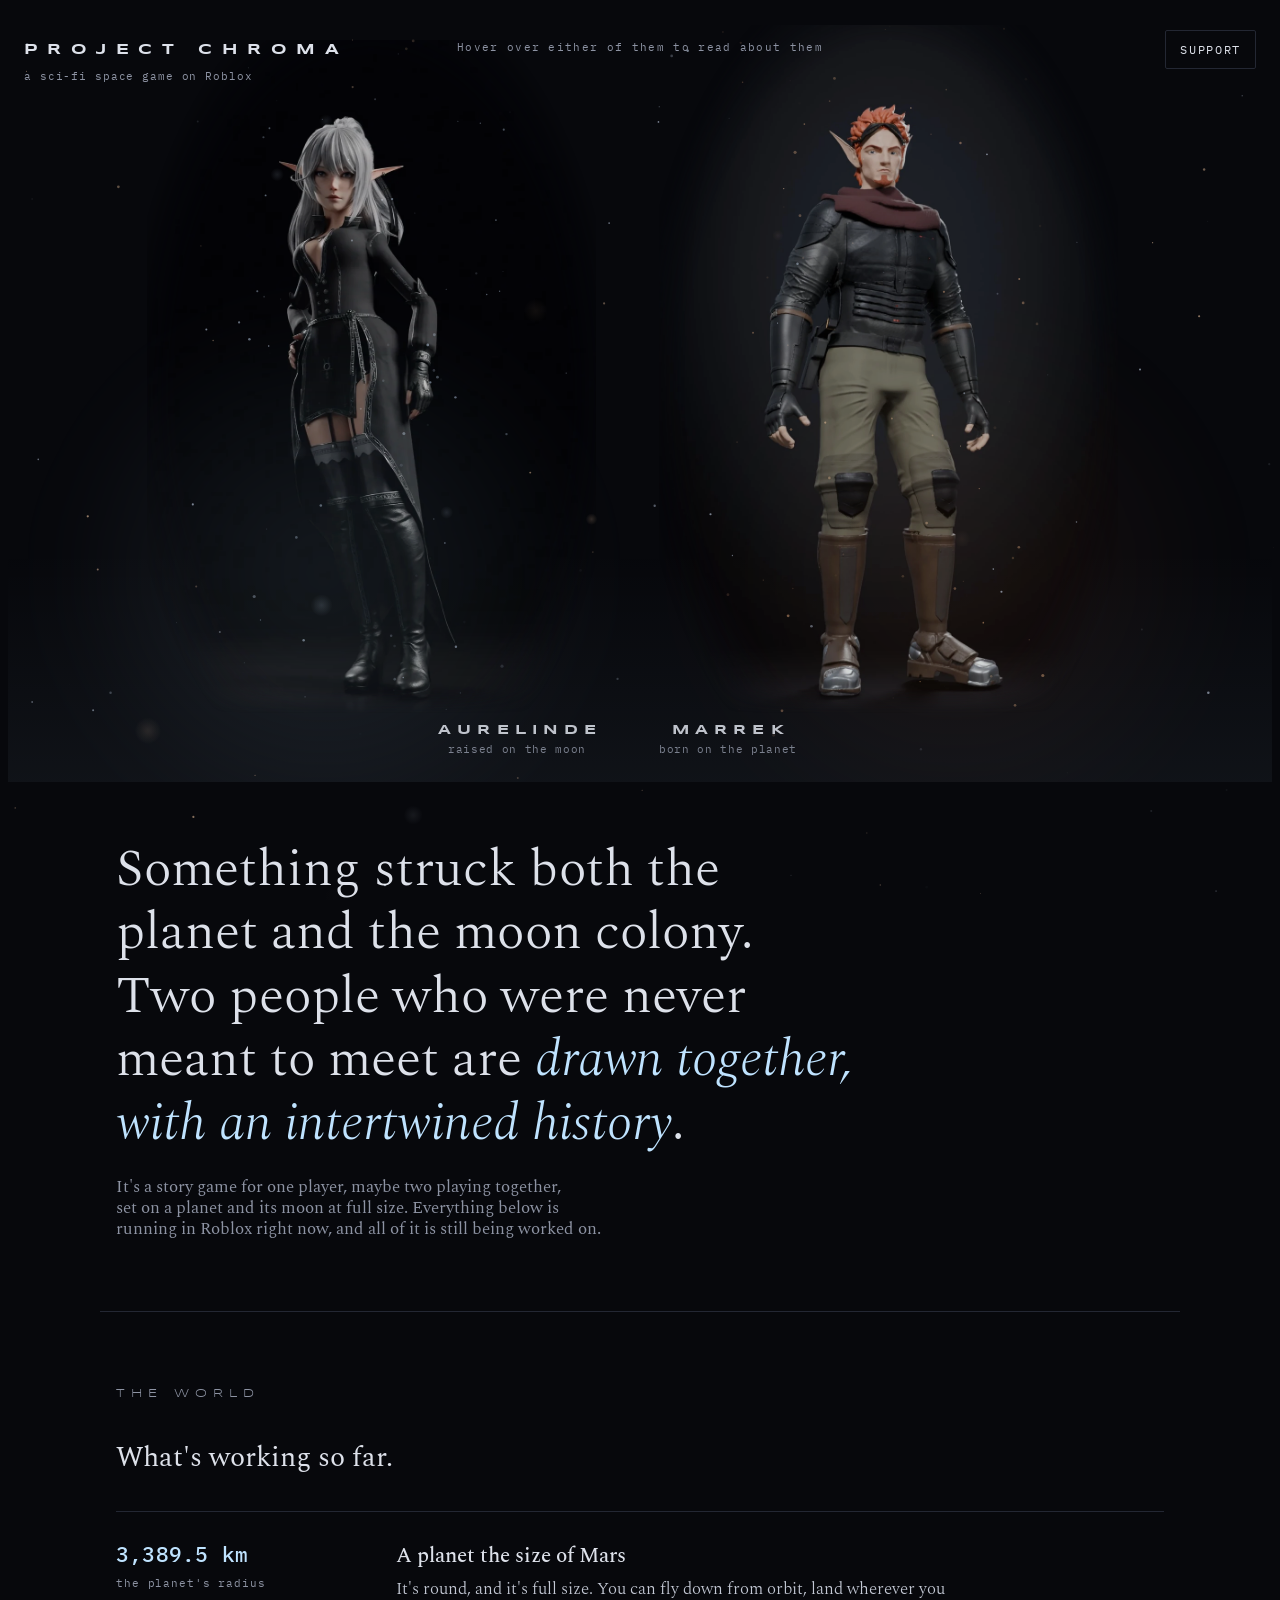
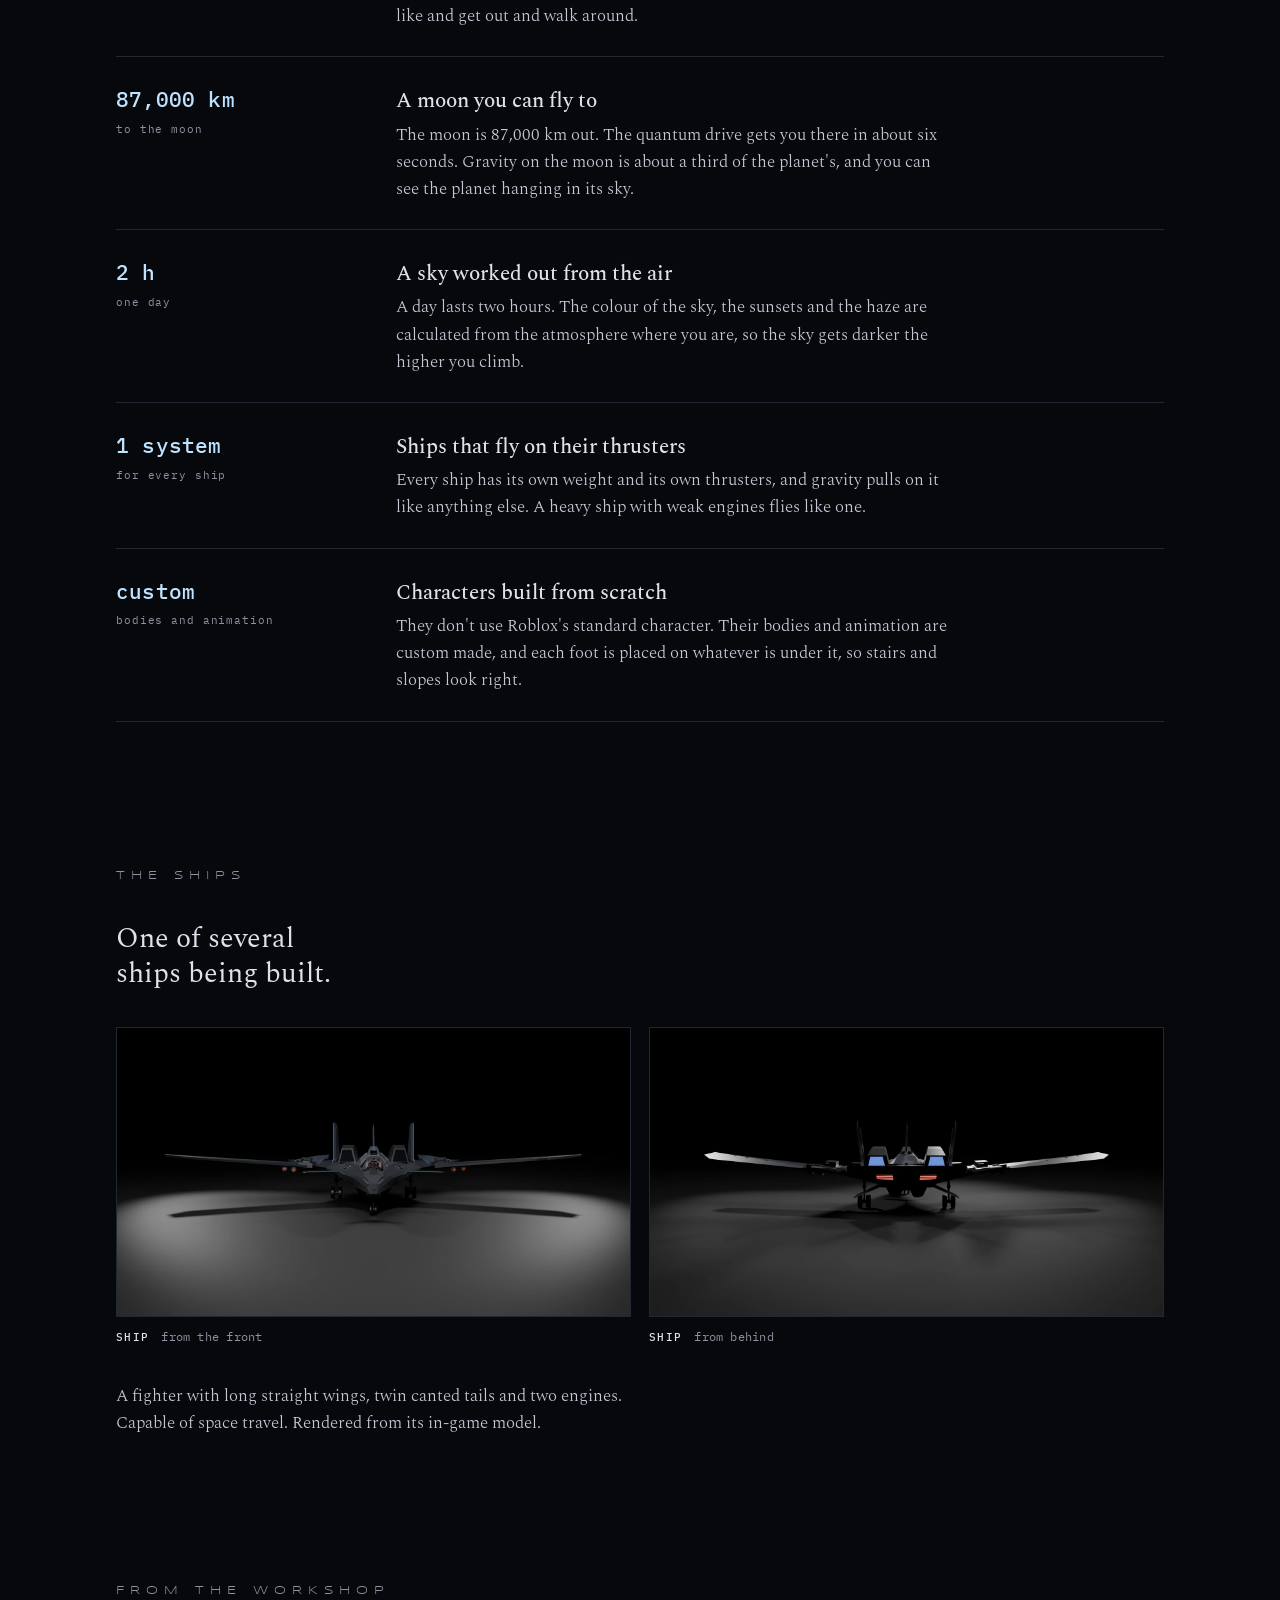
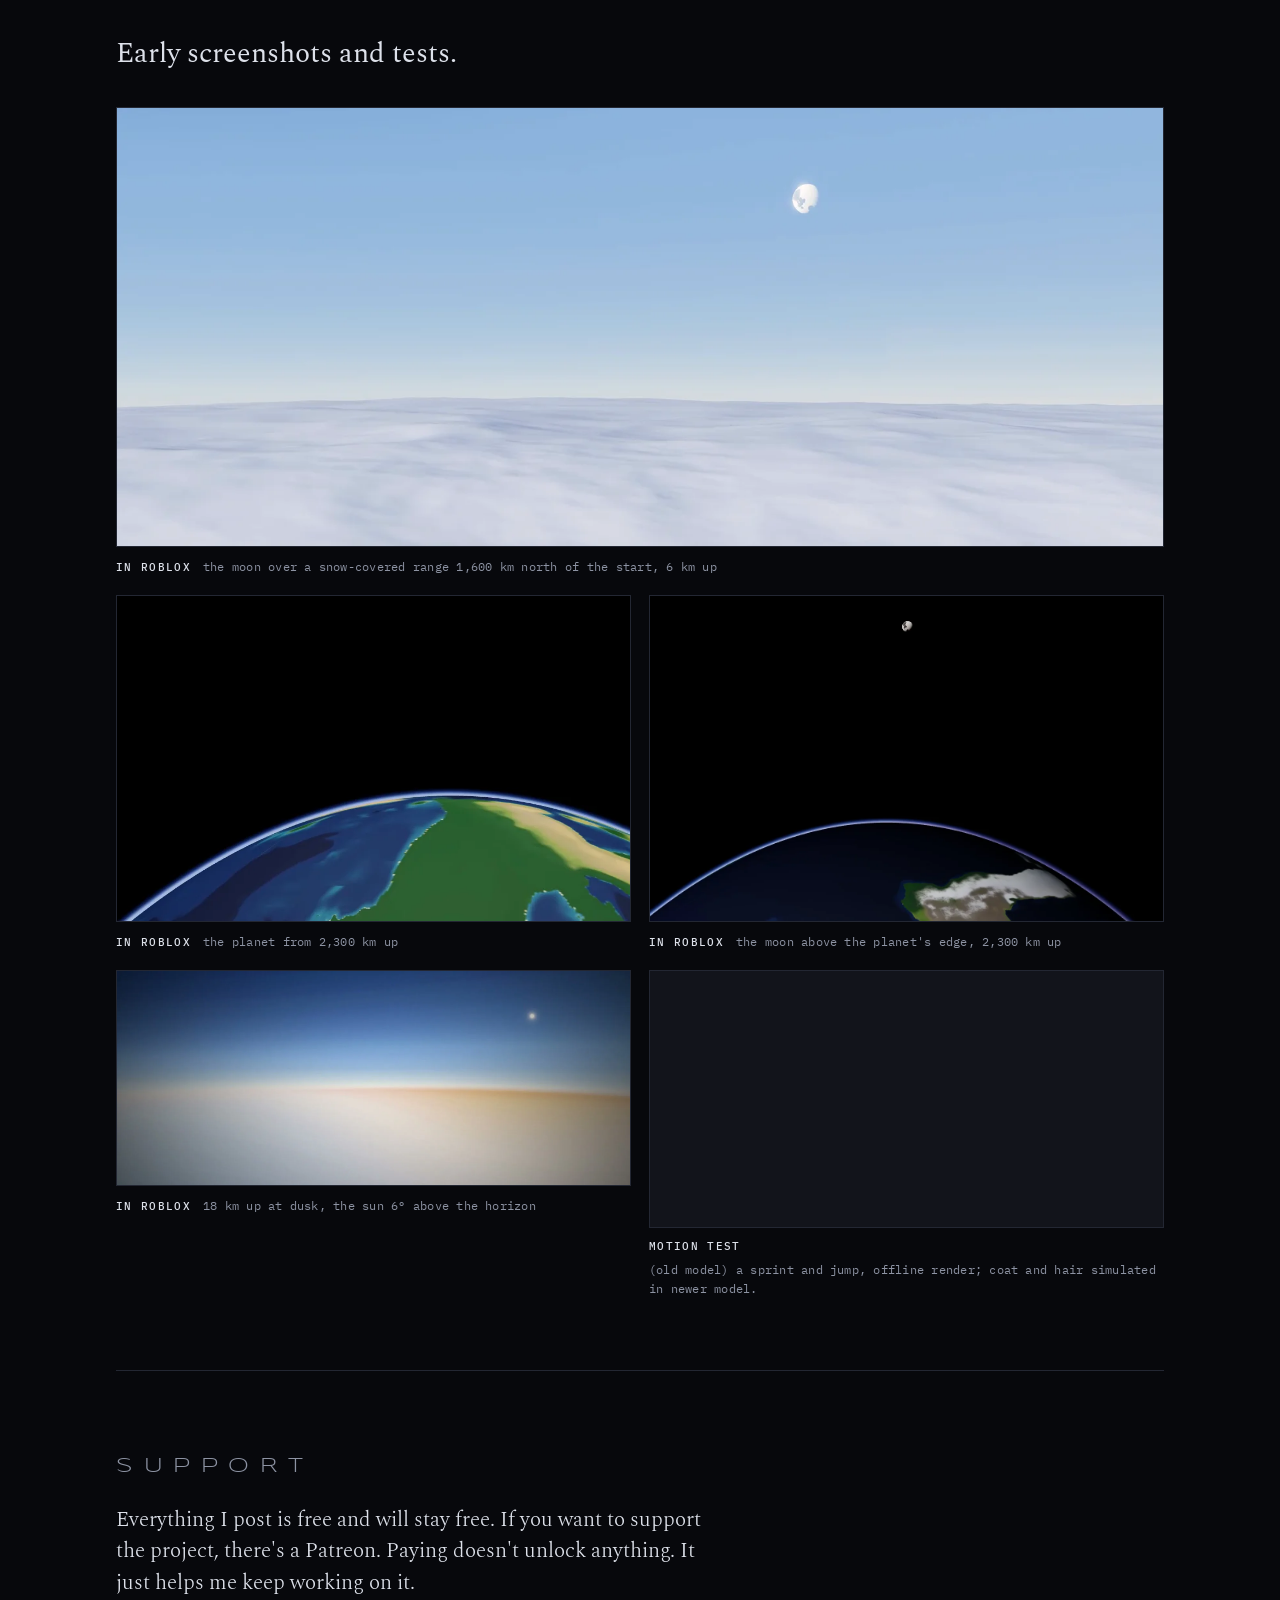
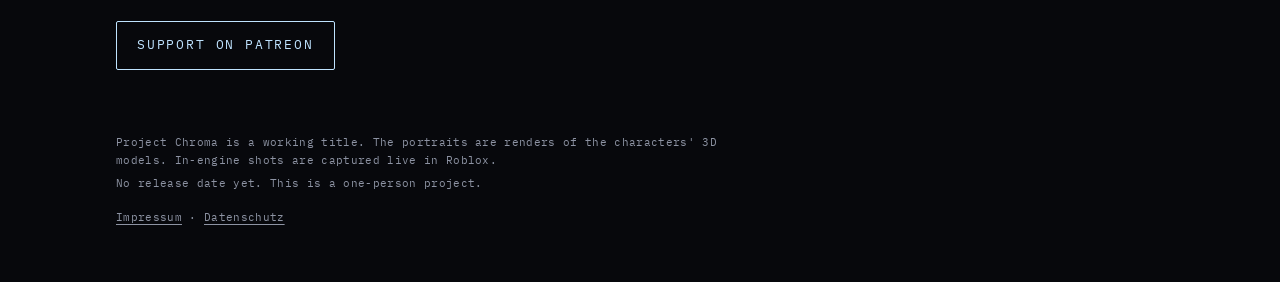
==== index.html @ 8bb5addf "site: 2026-10-27 15:57" ====
<!doctype html>
<html lang="en">
<head>
<meta charset="utf-8">
<meta name="viewport" content="width=device-width, initial-scale=1, viewport-fit=cover">
<title>Project Chroma</title>
<meta name="claude:viewport-fit-sides" content="cover">
<meta name="description" content="A sci-fi space game on Roblox: a Mars-sized planet and its moon at real scale, and two people who were never meant to meet.">
<link rel="stylesheet" href="fonts/fonts.css">
<link rel="icon" href="favicon-32.png" sizes="32x32">
<link rel="apple-touch-icon" href="apple-touch-icon.png">
<link rel="canonical" href="https://projectchroma-game.github.io/">
<meta property="og:type" content="website">
<meta property="og:site_name" content="Project Chroma">
<meta property="og:title" content="Project Chroma">
<meta property="og:description" content="A sci-fi space game on Roblox: a Mars-sized planet and its moon at real scale, and two people who were never meant to meet.">
<meta property="og:url" content="https://projectchroma-game.github.io/">
<meta property="og:image" content="https://projectchroma-game.github.io/preview_card.jpg">
<meta property="og:image:width" content="1200">
<meta property="og:image:height" content="630">
<meta property="og:image:alt" content="Aurelinde and Marrek, the two people the game follows, on a black backdrop">
<meta name="twitter:card" content="summary_large_image">
<style>
/* Layout: a moonlit stage split down the middle; each half holds one figure and, unseen, the other's bio. The rest of the
   page reads like a field log: real figures in mono on the left, plain words on the right. One dark world by choice. */
:root {
  color-scheme: dark;
  --void: #07080c;        /* the ground: night with a blue bias, between the two portraits' backdrops (3,3,6 and 9,9,11) */
  --slate: #12141b;       /* raised surfaces */
  --hair: #232733;        /* rules and outlines */
  --moon: #dde1ea;        /* moon-silver: text */
  --mist: #8d93a3;        /* secondary text */
  --glyph: #bfe3ff;       /* her light: the glyphs, white light in black metal */
  --ember: #d4703f;       /* his: ember hair, the red scarf */
  --display: "Syncopate", "Michroma", "Eurostile", "Arial Black", sans-serif;
  --serif: "Spectral", "Iowan Old Style", "Palatino Linotype", Georgia, serif;
  --mono: "IBM Plex Mono", ui-monospace, "SFMono-Regular", Menlo, Consolas, monospace;
  --step--1: 0.8125rem;
  --step-0: 1.0625rem;
  --step-1: 1.3125rem;
  --step-2: 1.75rem;
  --step-3: clamp(2rem, 4.6vw, 3.25rem);
  --gutter-l: max(16px, env(safe-area-inset-left, 0px));
  --gutter-r: max(16px, env(safe-area-inset-right, 0px));
}

* { box-sizing: border-box; }
html { background: var(--void); }
body {
  background: var(--void);
  color: var(--moon);
  font-family: var(--serif);
  font-size: var(--step-0);
  line-height: 1.6;
  -webkit-font-smoothing: antialiased;
}
a { color: inherit; }
:focus-visible { outline: 2px solid var(--glyph); outline-offset: 4px; }

/* the dust: one canvas over the whole screen, never in the way */
#dust { position: fixed; inset: 0; width: 100%; height: 100%; pointer-events: none; z-index: 5; mix-blend-mode: screen; }

/* ---- the stage ---- */
.stage {
  position: relative;
  height: clamp(560px, 86vh, 920px);
  display: grid;
  grid-template-columns: 1fr 1fr;
  overflow: hidden;
  isolation: isolate;
}
.stage::after { /* the floor: a low band of light where they stand */
  content: "";
  position: absolute; inset: auto 0 0 0; height: 30%;
  background: linear-gradient(to top, rgba(191, 227, 255, 0.05), transparent);
  pointer-events: none;
  z-index: 0;
}
.bar {
  position: absolute; inset: 0 0 auto 0; z-index: 4;
  display: flex; align-items: baseline; justify-content: space-between; gap: 16px;
  padding-block: 22px 0;
  padding-left: var(--gutter-l); padding-right: var(--gutter-r);
}
.mark {
  font-family: var(--display); font-weight: 700; font-size: 0.95rem;
  letter-spacing: 0.62em; margin-right: -0.62em;
}
.mark small {
  display: block; margin-top: 6px;
  font-family: var(--mono); font-weight: 400; font-size: 0.6875rem;
  letter-spacing: 0.08em; color: var(--mist);
}
@media (max-width: 520px) { /* the two-word title stays on one line beside the Support button */
  .mark { font-size: 0.8125rem; letter-spacing: 0.36em; margin-right: -0.36em; white-space: nowrap; }
}
@media (max-width: 380px) {
  .mark { font-size: 0.75rem; letter-spacing: 0.26em; margin-right: -0.26em; }
}
.support {
  font-family: var(--mono); font-size: 0.75rem; letter-spacing: 0.14em; text-transform: uppercase;
  text-decoration: none; color: var(--moon);
  padding: 9px 14px; border: 1px solid var(--hair); border-radius: 2px;
  transition: border-color 0.25s, color 0.25s;
}
.support:hover { border-color: var(--glyph); color: var(--glyph); }

.half { position: relative; min-width: 0; }
.half::before { /* each figure's light pool: a haze laid OVER the portrait (screen), so its backdrop and the page around
  it take the same light and no frame edge shows (behind it, her pure-black backdrop read as a darker box) */
  content: ""; position: absolute; left: 6%; right: 6%; bottom: -8%; height: 70%;
  border-radius: 50%; filter: blur(34px); z-index: 2; pointer-events: none;
  mix-blend-mode: screen;
  transition: opacity 0.5s;
}
.half--left::before { background: radial-gradient(closest-side, rgba(191, 227, 255, 0.10), transparent); }
.half--right::before { background: radial-gradient(closest-side, rgba(212, 112, 63, 0.09), transparent); }

.fig {
  position: absolute; inset: 0; z-index: 1;
  display: flex; flex-direction: column; align-items: center; justify-content: flex-end;
  padding: 0 0 26px; margin: 0;
  background: none; border: 0; color: inherit; cursor: pointer;
  opacity: 0.86;
  transition: opacity 0.55s ease, transform 0.7s cubic-bezier(.2, .7, .2, 1), filter 0.55s;
}
.fig img {
  display: block; min-height: 0; flex: 0 1 auto; width: auto; max-width: 100%;
  object-fit: contain; object-position: center bottom;
  user-select: none; -webkit-user-drag: none;
  /* both portraits sit on near-black studio backdrops: their edges fade into the page (an ellipse for the sides and top,
     a short ramp for the floor line under the boots) */
  -webkit-mask-image: radial-gradient(ellipse 55% 62% at 50% 52%, #000 80%, transparent 100%), linear-gradient(to top, transparent 0%, #000 3.5%);
  -webkit-mask-composite: source-in;
          mask-image: radial-gradient(ellipse 55% 62% at 50% 52%, #000 80%, transparent 100%), linear-gradient(to top, transparent 0%, #000 3.5%);
          mask-composite: intersect;
}
.fig--aurelinde { align-items: flex-end; padding-right: 7%; }
.fig--aurelinde img { height: 90%; margin-top: auto; } /* 1.74 m beside his 1.88: her figure fills ~81 % of her frame (headroom), his ~87 % */
.fig--marrek { align-items: flex-start; padding-left: 3%; }
.fig--marrek img { height: 92%; margin-top: auto; }
.tag { display: grid; gap: 4px; text-align: center; margin-top: 10px; min-width: 12ch; }
.tag b { font-family: var(--display); font-weight: 700; font-size: 0.9rem; letter-spacing: 0.42em; margin-right: -0.42em; }
.tag span { font-family: var(--mono); font-size: 0.6875rem; letter-spacing: 0.06em; color: var(--mist); }

/* the bio that takes the other figure's place */
.bio {
  position: absolute; z-index: 3;
  top: 50%; left: 0; right: 0;
  transform: translateY(-46%);
  max-width: 36ch; margin-inline: auto;
  max-height: 84%; overflow-y: auto; overscroll-behavior: contain;
  padding-left: var(--gutter-l); padding-right: var(--gutter-r);
  opacity: 0; visibility: hidden; pointer-events: none;
  transition: opacity 0.5s ease 0.08s, transform 0.6s ease 0.08s, visibility 0s linear 0.6s;
}
.bio h2 {
  margin: 0; font-family: var(--display); font-weight: 700; font-size: var(--step-2);
  letter-spacing: 0.22em; line-height: 1.15; text-wrap: balance;
}
.bio .line {
  margin: 10px 0 18px; font-family: var(--mono); font-size: var(--step--1); letter-spacing: 0.04em;
}
.bio p { margin: 0; font-weight: 300; font-size: 1.0625rem; line-height: 1.7; }
.bio p + p { margin-top: 0.8em; }
.bio--aurelinde .line { color: var(--glyph); }
.bio--marrek .line { color: var(--ember); }

.stage[data-active="aurelinde"] .fig--marrek,
.stage[data-active="marrek"] .fig--aurelinde { opacity: 0; transform: translateY(8px) scale(0.985); pointer-events: none; }
.stage[data-active="aurelinde"] .half--right::before,
.stage[data-active="marrek"] .half--left::before { opacity: 0; }
.stage[data-active="aurelinde"] .fig--aurelinde,
.stage[data-active="marrek"] .fig--marrek { opacity: 1; filter: drop-shadow(0 0 22px rgba(191, 227, 255, 0.10)); }
.stage[data-active="marrek"] .fig--marrek { filter: drop-shadow(0 0 22px rgba(212, 112, 63, 0.12)); }
.stage[data-active="aurelinde"] .bio--aurelinde,
.stage[data-active="marrek"] .bio--marrek {
  opacity: 1; visibility: visible; pointer-events: auto; transform: translateY(-50%);
  transition: opacity 0.5s ease 0.12s, transform 0.6s ease 0.12s, visibility 0s;
}

.hint { /* at the very top: in the bar's row between the title and Support; below the bar where the row is too narrow */
  position: absolute; z-index: 3; left: 0; right: 0; top: 31px; margin: 0; pointer-events: none;
  text-align: center; font-family: var(--mono); font-size: 0.6875rem; letter-spacing: 0.12em; color: var(--mist);
  transition: opacity 0.4s;
}
@media (max-width: 980px) { .hint { top: 102px; } }
@media (max-width: 760px) { .hint { top: 78px; } } /* (the subtitle is hidden there) */
.stage[data-active="aurelinde"] .hint, .stage[data-active="marrek"] .hint { opacity: 0; }

/* ---- the page below ---- */
.wrap {
  max-width: 1080px; margin-inline: auto;
  padding-left: var(--gutter-l); padding-right: var(--gutter-r);
  position: relative; z-index: 1;
}
.premise { padding-block: 56px 72px; border-bottom: 1px solid var(--hair); }
.premise p {
  margin: 0; max-width: 30ch; font-size: var(--step-3); line-height: 1.22; font-weight: 300;
  text-wrap: balance;
}
.premise p em { font-style: italic; color: var(--glyph); }
.premise .after { margin-top: 22px; font-size: var(--step-0); max-width: 60ch; color: var(--mist); font-weight: 400; }

section.block { padding-block: 72px; display: grid; gap: 36px; }
.label {
  margin: 0; font-family: var(--display); font-size: 0.75rem; font-weight: 400; letter-spacing: 0.5em; color: var(--mist);
}
.block h2 { margin: 0; font-weight: 400; font-size: var(--step-2); line-height: 1.25; max-width: 28ch; text-wrap: balance; }

.facts-list { display: grid; gap: 0; margin: 0; padding: 0; list-style: none; border-top: 1px solid var(--hair); }
.facts-list li {
  display: grid; grid-template-columns: minmax(10ch, 15rem) 1fr; gap: 12px 40px; align-items: baseline;
  padding-block: 26px; border-bottom: 1px solid var(--hair);
}
.figure {
  font-family: var(--mono); font-weight: 500; font-size: var(--step-1); letter-spacing: 0.01em;
  font-variant-numeric: tabular-nums; color: var(--glyph); white-space: nowrap;
}
.figure small { display: block; margin-top: 4px; font-weight: 400; font-size: 0.6875rem; letter-spacing: 0.08em; color: var(--mist); white-space: normal; }
.facts-list h3 { margin: 0 0 6px; font-size: var(--step-1); font-weight: 500; line-height: 1.3; }
.facts-list p { margin: 0; max-width: 62ch; color: #c3c8d4; font-weight: 300; }

.media { display: grid; grid-template-columns: 1fr 1fr; gap: 18px; align-items: start; }
.media figure { margin: 0; display: grid; gap: 10px; align-content: start; }
.media figure.wide { grid-column: 1 / -1; }
.media--pair { grid-template-columns: 1fr 1fr; }
.note { margin: 0; max-width: 62ch; color: #c3c8d4; font-weight: 300; }
.media img, .media video {
  display: block; width: 100%; height: auto; max-width: 100%;
  background: var(--slate); border: 1px solid var(--hair);
}
.media figcaption {
  display: flex; flex-wrap: wrap; gap: 4px 12px; align-items: baseline;
  font-family: var(--mono); font-size: 0.75rem; color: var(--mist); letter-spacing: 0.02em;
}
.media figcaption b { font-weight: 500; color: var(--moon); letter-spacing: 0.12em; text-transform: uppercase; font-size: 0.6875rem; }

.support-block { padding-block: 80px 64px; border-top: 1px solid var(--hair); display: grid; gap: 22px; justify-items: start; }
.support-block p { margin: 0; max-width: 56ch; font-size: var(--step-1); line-height: 1.5; font-weight: 300; }
.support-block .support { font-size: 0.8125rem; padding: 13px 20px; border-color: var(--glyph); color: var(--glyph); }
.support-block .support:hover { background: rgba(191, 227, 255, 0.08); }
.fine {
  padding-block: 0 48px; display: grid; gap: 6px;
  font-family: var(--mono); font-size: 0.6875rem; letter-spacing: 0.03em; color: var(--mist);
}
.fine p { margin: 0; max-width: 90ch; }
.fine .legal { margin-top: 10px; }
.fine a { color: inherit; text-underline-offset: 3px; }
.fine a:hover { color: var(--glyph); }

@media (max-width: 760px) {
  .stage { height: clamp(520px, 80vh, 720px); }
  .fig--aurelinde { padding-right: 2%; }
  .fig--marrek { padding-left: 0; }
  .bio { max-width: none; max-height: 76%; overflow-y: auto; overscroll-behavior: contain; padding-block: 4px; }
  .bio h2 { font-size: 0.95rem; letter-spacing: 0.08em; overflow-wrap: anywhere; }
  .bio .line { margin: 6px 0 12px; font-size: 0.6875rem; }
  .bio p { font-size: 0.8125rem; line-height: 1.55; }
  .tag b { font-size: 0.66rem; letter-spacing: 0.16em; margin-right: -0.16em; }
  .tag span { font-size: 0.625rem; }
  .tag { min-width: 0; }
  .mark small { display: none; }
  .facts-list li { grid-template-columns: 1fr; gap: 6px; padding-block: 22px; }
  .media { grid-template-columns: 1fr; }
  section.block { padding-block: 56px; }
}

/* ---- edit mode (the page's owner or an Editor, inside claude.ai's viewer only) */
.editbar {
  position: fixed; z-index: 30;
  right: max(16px, env(safe-area-inset-right, 0px)); bottom: calc(16px + env(safe-area-inset-bottom, 0px));
  display: flex; flex-wrap: wrap; align-items: center; justify-content: flex-end; gap: 8px; max-width: calc(100vw - 32px);
  font-family: var(--mono); font-size: 0.75rem; letter-spacing: 0.06em;
}
.editbar button, .replace {
  font-family: var(--mono); font-size: 0.75rem; color: var(--moon); background: rgba(18, 20, 27, 0.94);
  border: 1px solid var(--hair); border-radius: 2px; padding: 9px 14px; cursor: pointer;
  text-transform: uppercase; letter-spacing: 0.12em;
}
.editbar button:hover, .replace:hover { border-color: var(--glyph); color: var(--glyph); }
.editbar button.primary { border-color: var(--glyph); color: var(--glyph); }
.editbar button:disabled { opacity: 0.5; cursor: default; }
.editbar .status { color: var(--moon); background: rgba(18, 20, 27, 0.94); padding: 9px 12px; border: 1px solid var(--hair); max-width: 46ch; }
body.editing [data-edit] { outline: 1px dashed rgba(191, 227, 255, 0.45); outline-offset: 3px; cursor: text; }
body.editing [data-edit]:focus { outline: 1px solid var(--glyph); background: rgba(191, 227, 255, 0.06); }
.media figure { position: relative; }
.replace { position: absolute; z-index: 6; top: 10px; right: 10px; font-size: 0.6875rem; padding: 7px 10px; }
.half .replace { top: auto; right: auto; bottom: 96px; left: 50%; transform: translateX(-50%); white-space: nowrap; }

@media (prefers-reduced-motion: reduce) {
  .fig, .bio, .half::before, .hint { transition: none; }
}
</style>
</head>
<body>
<canvas id="dust" aria-hidden="true"></canvas>

<header class="stage" id="stage" data-active="">
  <div class="bar">
    <div class="mark">PROJECT CHROMA<small data-edit="mark-sub">a sci-fi space game on Roblox</small></div>
    <a class="support" href="#support">Support</a>
  </div>

  <div class="half half--left">
    <button class="fig fig--aurelinde" type="button" data-who="aurelinde" aria-pressed="false" aria-controls="bio-aurelinde">
      <img data-edit-img="aurelinde" src="assets/aurelinde.webp" alt="Aurelinde, one hand on her hip: silver hair tied back, pointed ears, a long black coat trimmed with glyphs, high black boots" width="1000" height="1499">
      <span class="tag"><b>AURELINDE</b><span>raised on the moon</span></span>
    </button>
    <section class="bio bio--marrek" id="bio-marrek" aria-label="Marrek">
      <h2>MARREK</h2>
      <div class="line" data-edit="marrek-line">technician, born on the planet</div>
      <p data-edit="marrek-p1">Marrek's father disappeared when he was eight. Marrek says he walked out on them; his mother isn't so sure. They still live in the same house, with his father's things boxed up in the attic, and people who knew the man keep telling Marrek how much he looks like him. He doesn't enjoy hearing it.</p>
      <p data-edit="marrek-p2">He works at a technician's shop in town. The owner, Kven, took him on at fifteen, partly out of pity, because the kid had no one and kept getting into fights. Marrek fixes whatever people bring in. After work he goes out to the woods to train with his gun he swiped off a patrol wagon and reworked himself.</p>
    </section>
  </div>

  <div class="half half--right">
    <button class="fig fig--marrek" type="button" data-who="marrek" aria-pressed="false" aria-controls="bio-marrek">
      <img data-edit-img="marrek" src="assets/marrek.webp" alt="Marrek: ember-red hair, a short goatee, a dark red scarf, a dark armoured jacket, khaki trousers, black knee guards and steel-capped boots" width="1000" height="1500">
      <span class="tag"><b>MARREK</b><span>born on the planet</span></span>
    </button>
    <section class="bio bio--aurelinde" id="bio-aurelinde" aria-label="Aurelinde">
      <h2>AURELINDE</h2>
      <div class="line" data-edit="aurelinde-line">grew up on the moon</div>
      <p data-edit="aurelinde-p1">Aurelinde was four when her father sent her, her mother and her little brother Kennen up to the moon colony to wait out the trouble on the planet. He was going to join them later. He never did, and nobody has told her why.</p>
      <p data-edit="aurelinde-p2">She grew up in and around the old castle in the middle of the colony. The oldest part of it is off limits, which didn't stop her from sneaking in with Kennen when she was fourteen. She's calm, reads a lot, and still listens in on her mother's meetings in case someone mentions her dad.</p>
    </section>
  </div>

  <p class="hint" id="hint">Hover over either of them to read about them</p>
</header>

<main>
  <div class="wrap premise">
    <p data-edit="premise">Something struck both the planet and the moon colony. Two people who were never meant to meet are <em>drawn together, with an intertwined history</em>.</p>
    <p class="after" data-edit="premise-after">It's a story game for one player, maybe two playing together, set on a planet and its moon at full size. Everything below is running in Roblox right now, and all of it is still being worked on.</p>
  </div>

  <div class="wrap">
    <section class="block" aria-labelledby="world-h">
      <p class="label">THE WORLD</p>
      <h2 id="world-h" data-edit="world-title">What's working so far.</h2>
      <ul class="facts-list">
        <li>
          <div class="figure">3,389.5 km<small>the planet's radius</small></div>
          <div><h3 data-edit="world-1-title">A planet the size of Mars</h3><p data-edit="world-1-text">It's round, and it's full size. You can fly down from orbit, land wherever you like and get out and walk around.</p></div>
        </li>
        <li>
          <div class="figure">87,000 km<small>to the moon</small></div>
          <div><h3 data-edit="world-2-title">A moon you can fly to</h3><p data-edit="world-2-text">The moon is 87,000 km out. The quantum drive gets you there in about six seconds. Gravity on the moon is about a third of the planet's, and you can see the planet hanging in its sky.</p></div>
        </li>
        <li>
          <div class="figure">2 h<small>one day</small></div>
          <div><h3 data-edit="world-3-title">A sky worked out from the air</h3><p data-edit="world-3-text">A day lasts two hours. The colour of the sky, the sunsets and the haze are calculated from the atmosphere where you are, so the sky gets darker the higher you climb.</p></div>
        </li>
        <li>
          <div class="figure">1 system<small>for every ship</small></div>
          <div><h3 data-edit="world-4-title">Ships that fly on their thrusters</h3><p data-edit="world-4-text">Every ship has its own weight and its own thrusters, and gravity pulls on it like anything else. A heavy ship with weak engines flies like one.</p></div>
        </li>
        <li>
          <div class="figure">custom<small>bodies and animation</small></div>
          <div><h3 data-edit="world-5-title">Characters built from scratch</h3><p data-edit="world-5-text">They don't use Roblox's standard character. Their bodies and animation are custom made, and each foot is placed on whatever is under it, so stairs and slopes look right.</p></div>
        </li>
      </ul>
    </section>

    <section class="block" aria-labelledby="ships-h">
      <p class="label">THE SHIPS</p>
      <h2 id="ships-h" data-edit="ships-title">One of several ships being built.</h2>
      <div class="media media--pair">
        <figure>
          <img data-edit-img="ship-front" src="assets/ship_front.webp" alt="The ship from the front on a dark stage: long straight wings, twin canted tails, the cockpit and the landing gear" width="1600" height="900" loading="lazy">
          <figcaption><b>Ship</b><span data-edit="caption-1">from the front</span></figcaption>
        </figure>
        <figure>
          <img data-edit-img="ship-back" src="assets/ship_back.webp" alt="The ship from behind, mostly in shadow: its exhausts glowing blue and red, the wings outlined by the light" width="1600" height="900" loading="lazy">
          <figcaption><b>Ship</b><span data-edit="caption-2">from behind</span></figcaption>
        </figure>
      </div>
      <p class="note" data-edit="ships-note">A fighter with long straight wings, twin canted tails and two engines. Capable of space travel. Rendered from its in-game model.</p>
    </section>

    <section class="block" aria-labelledby="work-h">
      <p class="label">FROM THE WORKSHOP</p>
      <h2 id="work-h" data-edit="work-title">Early screenshots and tests.</h2>
      <div class="media">
        <figure class="wide">
          <img data-edit-img="moon-range" src="assets/moon_range.webp" alt="A nearly full moon in a blue sky over a snow-covered mountain range, seen from 6 km up" width="1600" height="670" loading="lazy">
          <figcaption><b>In Roblox</b><span data-edit="caption-3">the moon over a snow-covered range 1,600 km north of the start, 6 km up</span></figcaption>
        </figure>
        <figure>
          <img data-edit-img="planet" src="assets/planet.webp" alt="The planet's curved edge from 2,300 km up in daylight: blue sea, green and tan land, the thin blue line of its atmosphere against black space" width="940" height="596" loading="lazy">
          <figcaption><b>In Roblox</b><span data-edit="caption-4">the planet from 2,300 km up</span></figcaption>
        </figure>
        <figure>
          <img data-edit-img="moon-planet" src="assets/moon_planet.webp" alt="The moon, small and bright, above the planet's dark curved edge and its thin blue atmosphere" width="1305" height="826" loading="lazy">
          <figcaption><b>In Roblox</b><span data-edit="caption-5">the moon above the planet's edge, 2,300 km up</span></figcaption>
        </figure>
        <figure>
          <img data-edit-img="dusk" src="assets/dusk.webp" alt="The planet's curved horizon at dusk from 18 km up, a band of orange light under a deep blue sky" width="1600" height="668" loading="lazy">
          <figcaption><b>In Roblox</b><span data-edit="caption-6">18 km up at dusk, the sun 6° above the horizon</span></figcaption>
        </figure>
        <figure>
          <video src="assets/jump.mp4" width="720" height="528" autoplay muted loop playsinline aria-label="Aurelinde sprinting and jumping, a motion test"></video>
          <figcaption><b>Motion test</b><span data-edit="caption-7">(old model) a sprint and jump, offline render; coat and hair simulated in newer model.</span></figcaption>
        </figure>
      </div>
    </section>

    <section class="support-block" id="support" aria-labelledby="support-h">
      <p class="label" id="support-h">SUPPORT</p>
      <p data-edit="support-text">Everything I post is free and will stay free. If you want to support the project, there's a Patreon. Paying doesn't unlock anything. It just helps me keep working on it.</p>
      <a class="support" href="https://www.patreon.com/c/ProjectChroma" target="_blank" rel="noopener">Support on Patreon</a>
    </section>

    <div class="fine">
      <p data-edit="fine-1">Project Chroma is a working title. The portraits are renders of the characters' 3D models. In-engine shots are captured live in Roblox.</p>
      <p data-edit="fine-2">No release date yet. This is a one-person project.</p>
      <p class="legal"><a href="impressum.html">Impressum</a> · <a href="datenschutz.html">Datenschutz</a></p>
    </div>
  </div>
</main>

<script>
(() => {
  // ---- the two of them: hover (or focus, or a tap) shows one and puts the bio where the other stood
  const stage = document.getElementById("stage");
  const hint = document.getElementById("hint");
  const figs = Array.from(stage.querySelectorAll(".fig"));
  const fine = window.matchMedia("(hover: hover) and (pointer: fine)");
  if (!fine.matches) hint.textContent = "Tap either of them to read about them";
  const set = (who) => {
    stage.dataset.active = who || "";
    figs.forEach((f) => f.setAttribute("aria-pressed", String(f.dataset.who === who)));
  };
  // (while editing, a click picks whose bio shows and it stays, so its text can be typed into)
  const editing = () => document.body.classList.contains("editing");
  figs.forEach((f) => {
    f.addEventListener("mouseenter", () => { if (fine.matches && !editing()) set(f.dataset.who); });
    f.addEventListener("focus", () => { if (!editing()) set(f.dataset.who); });
    f.addEventListener("click", () => {
      if (!editing() && !fine.matches && stage.dataset.active === f.dataset.who) set("");
      else set(f.dataset.who);
    });
  });
  stage.addEventListener("mouseleave", () => { if (fine.matches && !editing()) set(""); });
  stage.addEventListener("focusout", (e) => { if (!editing() && !stage.contains(e.relatedTarget)) set(""); });
  document.addEventListener("keydown", (e) => { if (e.key === "Escape" && !editing()) set(""); });
  document.addEventListener("click", (e) => { if (!fine.matches && !editing() && !stage.contains(e.target)) set(""); });

  // ---- the dust: a light drift up the whole screen, and a denser swirl rising around each of them (cool silver around
  // her, warm ember around him); the one you are looking at glows, the other's fades. With "reduce motion" set it moves
  // at a third of the pace and stops twinkling rather than freezing.
  const canvas = document.getElementById("dust");
  const ctx = canvas.getContext("2d");
  const reduce = window.matchMedia("(prefers-reduced-motion: reduce)");
  const imgs = { aurelinde: stage.querySelector(".fig--aurelinde img"), marrek: stage.querySelector(".fig--marrek img") };
  const TINT = { aurelinde: "206, 228, 255", marrek: "255, 186, 132" };
  const BODY = { aurelinde: [0.28, 0.44], marrek: [0.24, 0.52] }; // where the figure stands across its frame: left edge, width
  let w = 0, h = 0, air = [], near = [], last = 0, raf = 0;
  const rnd = (lo, hi) => lo + Math.random() * (hi - lo);
  const airMote = (anywhere) => {
    const big = Math.random() < 0.06;
    return {
      x: rnd(0, w), y: anywhere ? rnd(0, h) : h + 10,
      r: big ? rnd(1.8, 4.2) : rnd(0.4, 1.4),
      vy: -rnd(9, 30) * (big ? 0.6 : 1), vx: rnd(-5, 5),
      ph: rnd(0, 6.283), tw: rnd(0.8, 2.6), warm: Math.random() < 0.3, big,
    };
  };
  const nearMote = (who, anywhere) => {
    const big = Math.random() < 0.1;
    return {
      who, u: rnd(-0.2, 1.2), v: anywhere ? rnd(0, 1.05) : rnd(0.92, 1.08),
      r: big ? rnd(1.6, 3.6) : rnd(0.5, 1.6),
      vv: -rnd(0.035, 0.11), vu: rnd(-0.04, 0.04), sway: rnd(0.04, 0.14),
      ph: rnd(0, 6.283), tw: rnd(1, 3.2), big,
    };
  };
  const resize = () => {
    const dpr = Math.min(2, window.devicePixelRatio || 1);
    w = window.innerWidth; h = window.innerHeight;
    canvas.width = Math.round(w * dpr); canvas.height = Math.round(h * dpr);
    ctx.setTransform(dpr, 0, 0, dpr, 0, 0);
    const n = Math.round(Math.min(200, Math.max(60, (w * h) / 9500)));
    air = Array.from({ length: n }, () => airMote(true));
    const k = w < 760 ? 45 : 85;
    near = [];
    for (const who of ["aurelinde", "marrek"]) for (let i = 0; i < k; i++) near.push(nearMote(who, true));
  };
  const dot = (x, y, r, rgb, a, soft) => {
    if (a <= 0.004) return;
    if (soft) {
      const g = ctx.createRadialGradient(x, y, 0, x, y, r * 3.2);
      g.addColorStop(0, `rgba(${rgb}, ${a * 0.32})`);
      g.addColorStop(1, `rgba(${rgb}, 0)`);
      ctx.fillStyle = g;
      ctx.beginPath(); ctx.arc(x, y, r * 3.2, 0, 6.2832); ctx.fill();
    } else {
      ctx.fillStyle = `rgba(${rgb}, ${a})`;
      ctx.beginPath(); ctx.arc(x, y, r, 0, 6.2832); ctx.fill();
    }
  };
  const draw = (now) => {
    const t = now / 1000;
    const dt = last ? Math.min(0.05, t - last) : 1 / 60;
    last = t;
    const pace = reduce.matches ? 0.33 : 1;
    const twinkle = (m) => (reduce.matches ? 0.8 : 0.45 + 0.55 * Math.sin(t * m.tw + m.ph));
    ctx.clearRect(0, 0, w, h);
    // the drift across the screen
    for (let i = 0; i < air.length; i++) {
      const m = air[i];
      m.x += (m.vx + Math.sin(t * 0.5 + m.ph) * 7) * dt * pace;
      m.y += m.vy * dt * pace;
      if (m.y < -12 || m.x < -12 || m.x > w + 12) { air[i] = airMote(false); continue; }
      dot(m.x, m.y, m.r, m.warm ? "255, 208, 166" : "214, 230, 255", 0.55 * twinkle(m), m.big);
    }
    // the swirl around each of them, in their frame's own place on the screen
    const active = stage.dataset.active;
    const box = {};
    for (const who in imgs) {
      const rc = imgs[who].getBoundingClientRect();
      const [l, wd] = BODY[who];
      box[who] = rc.bottom > 0 && rc.top < h ? { x: rc.left + rc.width * l, w: rc.width * wd, y: rc.top, h: rc.height } : null;
    }
    for (let i = 0; i < near.length; i++) {
      const m = near[i];
      m.v += m.vv * dt * pace;
      m.u += (m.vu + Math.sin(t * 0.7 + m.ph) * m.sway) * dt * pace;
      if (m.v < -0.06 || m.u < -0.35 || m.u > 1.35) { near[i] = nearMote(m.who, false); continue; }
      const b = box[m.who];
      if (!b) continue;
      const level = !active ? 0.65 : active === m.who ? 1.15 : 0.12;
      const edge = Math.min(1, (m.v + 0.06) / 0.25) * Math.min(1, (1.08 - m.v) / 0.12); // fades in at the feet, out above the head
      dot(b.x + b.w * m.u, b.y + b.h * m.v, m.r * (active === m.who ? 1.15 : 1), TINT[m.who], 0.7 * level * edge * twinkle(m), m.big);
    }
    raf = requestAnimationFrame(draw);
  };
  const start = () => { cancelAnimationFrame(raf); last = 0; raf = requestAnimationFrame(draw); };
  window.addEventListener("resize", resize);
  document.addEventListener("visibilitychange", () => { if (document.hidden) cancelAnimationFrame(raf); else start(); });
  resize();
  start();
})();
</script>

</body>
</html>
---- fonts/fonts.css ----
/* The site's own copies of its three fonts (SIL Open Font License), served from here rather than from Google:
   no visitor's address goes to a third party. Latin and Latin Extended only. */
@font-face {
  font-family: 'IBM Plex Mono';
  font-style: normal;
  font-weight: 400;
  font-display: swap;
  src: url(ibm-plex-mono-400-latin-ext.woff2) format('woff2');
  unicode-range: U+0100-02BA, U+02BD-02C5, U+02C7-02CC, U+02CE-02D7, U+02DD-02FF, U+0304, U+0308, U+0329, U+1D00-1DBF, U+1E00-1E9F, U+1EF2-1EFF, U+2020, U+20A0-20AB, U+20AD-20C4, U+2113, U+2C60-2C7F, U+A720-A7FF;
}
@font-face {
  font-family: 'IBM Plex Mono';
  font-style: normal;
  font-weight: 400;
  font-display: swap;
  src: url(ibm-plex-mono-400-latin.woff2) format('woff2');
  unicode-range: U+0000-00FF, U+0131, U+0152-0153, U+02BB-02BC, U+02C6, U+02DA, U+02DC, U+0304, U+0308, U+0329, U+2000-206F, U+20AC, U+2122, U+2191, U+2193, U+2212, U+2215, U+FEFF, U+FFFD;
}
@font-face {
  font-family: 'IBM Plex Mono';
  font-style: normal;
  font-weight: 500;
  font-display: swap;
  src: url(ibm-plex-mono-500-latin-ext.woff2) format('woff2');
  unicode-range: U+0100-02BA, U+02BD-02C5, U+02C7-02CC, U+02CE-02D7, U+02DD-02FF, U+0304, U+0308, U+0329, U+1D00-1DBF, U+1E00-1E9F, U+1EF2-1EFF, U+2020, U+20A0-20AB, U+20AD-20C4, U+2113, U+2C60-2C7F, U+A720-A7FF;
}
@font-face {
  font-family: 'IBM Plex Mono';
  font-style: normal;
  font-weight: 500;
  font-display: swap;
  src: url(ibm-plex-mono-500-latin.woff2) format('woff2');
  unicode-range: U+0000-00FF, U+0131, U+0152-0153, U+02BB-02BC, U+02C6, U+02DA, U+02DC, U+0304, U+0308, U+0329, U+2000-206F, U+20AC, U+2122, U+2191, U+2193, U+2212, U+2215, U+FEFF, U+FFFD;
}
@font-face {
  font-family: 'Spectral';
  font-style: italic;
  font-weight: 300;
  font-display: swap;
  src: url(spectral-300i-latin-ext.woff2) format('woff2');
  unicode-range: U+0100-02BA, U+02BD-02C5, U+02C7-02CC, U+02CE-02D7, U+02DD-02FF, U+0304, U+0308, U+0329, U+1D00-1DBF, U+1E00-1E9F, U+1EF2-1EFF, U+2020, U+20A0-20AB, U+20AD-20C4, U+2113, U+2C60-2C7F, U+A720-A7FF;
}
@font-face {
  font-family: 'Spectral';
  font-style: italic;
  font-weight: 300;
  font-display: swap;
  src: url(spectral-300i-latin.woff2) format('woff2');
  unicode-range: U+0000-00FF, U+0131, U+0152-0153, U+02BB-02BC, U+02C6, U+02DA, U+02DC, U+0304, U+0308, U+0329, U+2000-206F, U+20AC, U+2122, U+2191, U+2193, U+2212, U+2215, U+FEFF, U+FFFD;
}
@font-face {
  font-family: 'Spectral';
  font-style: italic;
  font-weight: 400;
  font-display: swap;
  src: url(spectral-400i-latin-ext.woff2) format('woff2');
  unicode-range: U+0100-02BA, U+02BD-02C5, U+02C7-02CC, U+02CE-02D7, U+02DD-02FF, U+0304, U+0308, U+0329, U+1D00-1DBF, U+1E00-1E9F, U+1EF2-1EFF, U+2020, U+20A0-20AB, U+20AD-20C4, U+2113, U+2C60-2C7F, U+A720-A7FF;
}
@font-face {
  font-family: 'Spectral';
  font-style: italic;
  font-weight: 400;
  font-display: swap;
  src: url(spectral-400i-latin.woff2) format('woff2');
  unicode-range: U+0000-00FF, U+0131, U+0152-0153, U+02BB-02BC, U+02C6, U+02DA, U+02DC, U+0304, U+0308, U+0329, U+2000-206F, U+20AC, U+2122, U+2191, U+2193, U+2212, U+2215, U+FEFF, U+FFFD;
}
@font-face {
  font-family: 'Spectral';
  font-style: normal;
  font-weight: 300;
  font-display: swap;
  src: url(spectral-300-latin-ext.woff2) format('woff2');
  unicode-range: U+0100-02BA, U+02BD-02C5, U+02C7-02CC, U+02CE-02D7, U+02DD-02FF, U+0304, U+0308, U+0329, U+1D00-1DBF, U+1E00-1E9F, U+1EF2-1EFF, U+2020, U+20A0-20AB, U+20AD-20C4, U+2113, U+2C60-2C7F, U+A720-A7FF;
}
@font-face {
  font-family: 'Spectral';
  font-style: normal;
  font-weight: 300;
  font-display: swap;
  src: url(spectral-300-latin.woff2) format('woff2');
  unicode-range: U+0000-00FF, U+0131, U+0152-0153, U+02BB-02BC, U+02C6, U+02DA, U+02DC, U+0304, U+0308, U+0329, U+2000-206F, U+20AC, U+2122, U+2191, U+2193, U+2212, U+2215, U+FEFF, U+FFFD;
}
@font-face {
  font-family: 'Spectral';
  font-style: normal;
  font-weight: 400;
  font-display: swap;
  src: url(spectral-400-latin-ext.woff2) format('woff2');
  unicode-range: U+0100-02BA, U+02BD-02C5, U+02C7-02CC, U+02CE-02D7, U+02DD-02FF, U+0304, U+0308, U+0329, U+1D00-1DBF, U+1E00-1E9F, U+1EF2-1EFF, U+2020, U+20A0-20AB, U+20AD-20C4, U+2113, U+2C60-2C7F, U+A720-A7FF;
}
@font-face {
  font-family: 'Spectral';
  font-style: normal;
  font-weight: 400;
  font-display: swap;
  src: url(spectral-400-latin.woff2) format('woff2');
  unicode-range: U+0000-00FF, U+0131, U+0152-0153, U+02BB-02BC, U+02C6, U+02DA, U+02DC, U+0304, U+0308, U+0329, U+2000-206F, U+20AC, U+2122, U+2191, U+2193, U+2212, U+2215, U+FEFF, U+FFFD;
}
@font-face {
  font-family: 'Spectral';
  font-style: normal;
  font-weight: 500;
  font-display: swap;
  src: url(spectral-500-latin-ext.woff2) format('woff2');
  unicode-range: U+0100-02BA, U+02BD-02C5, U+02C7-02CC, U+02CE-02D7, U+02DD-02FF, U+0304, U+0308, U+0329, U+1D00-1DBF, U+1E00-1E9F, U+1EF2-1EFF, U+2020, U+20A0-20AB, U+20AD-20C4, U+2113, U+2C60-2C7F, U+A720-A7FF;
}
@font-face {
  font-family: 'Spectral';
  font-style: normal;
  font-weight: 500;
  font-display: swap;
  src: url(spectral-500-latin.woff2) format('woff2');
  unicode-range: U+0000-00FF, U+0131, U+0152-0153, U+02BB-02BC, U+02C6, U+02DA, U+02DC, U+0304, U+0308, U+0329, U+2000-206F, U+20AC, U+2122, U+2191, U+2193, U+2212, U+2215, U+FEFF, U+FFFD;
}
@font-face {
  font-family: 'Syncopate';
  font-style: normal;
  font-weight: 400;
  font-display: swap;
  src: url(syncopate-400-latin-ext.woff2) format('woff2');
  unicode-range: U+0100-02BA, U+02BD-02C5, U+02C7-02CC, U+02CE-02D7, U+02DD-02FF, U+0304, U+0308, U+0329, U+1D00-1DBF, U+1E00-1E9F, U+1EF2-1EFF, U+2020, U+20A0-20AB, U+20AD-20C4, U+2113, U+2C60-2C7F, U+A720-A7FF;
}
@font-face {
  font-family: 'Syncopate';
  font-style: normal;
  font-weight: 400;
  font-display: swap;
  src: url(syncopate-400-latin.woff2) format('woff2');
  unicode-range: U+0000-00FF, U+0131, U+0152-0153, U+02BB-02BC, U+02C6, U+02DA, U+02DC, U+0304, U+0308, U+0329, U+2000-206F, U+20AC, U+2122, U+2191, U+2193, U+2212, U+2215, U+FEFF, U+FFFD;
}
@font-face {
  font-family: 'Syncopate';
  font-style: normal;
  font-weight: 700;
  font-display: swap;
  src: url(syncopate-700-latin-ext.woff2) format('woff2');
  unicode-range: U+0100-02BA, U+02BD-02C5, U+02C7-02CC, U+02CE-02D7, U+02DD-02FF, U+0304, U+0308, U+0329, U+1D00-1DBF, U+1E00-1E9F, U+1EF2-1EFF, U+2020, U+20A0-20AB, U+20AD-20C4, U+2113, U+2C60-2C7F, U+A720-A7FF;
}
@font-face {
  font-family: 'Syncopate';
  font-style: normal;
  font-weight: 700;
  font-display: swap;
  src: url(syncopate-700-latin.woff2) format('woff2');
  unicode-range: U+0000-00FF, U+0131, U+0152-0153, U+02BB-02BC, U+02C6, U+02DA, U+02DC, U+0304, U+0308, U+0329, U+2000-206F, U+20AC, U+2122, U+2191, U+2193, U+2212, U+2215, U+FEFF, U+FFFD;
}
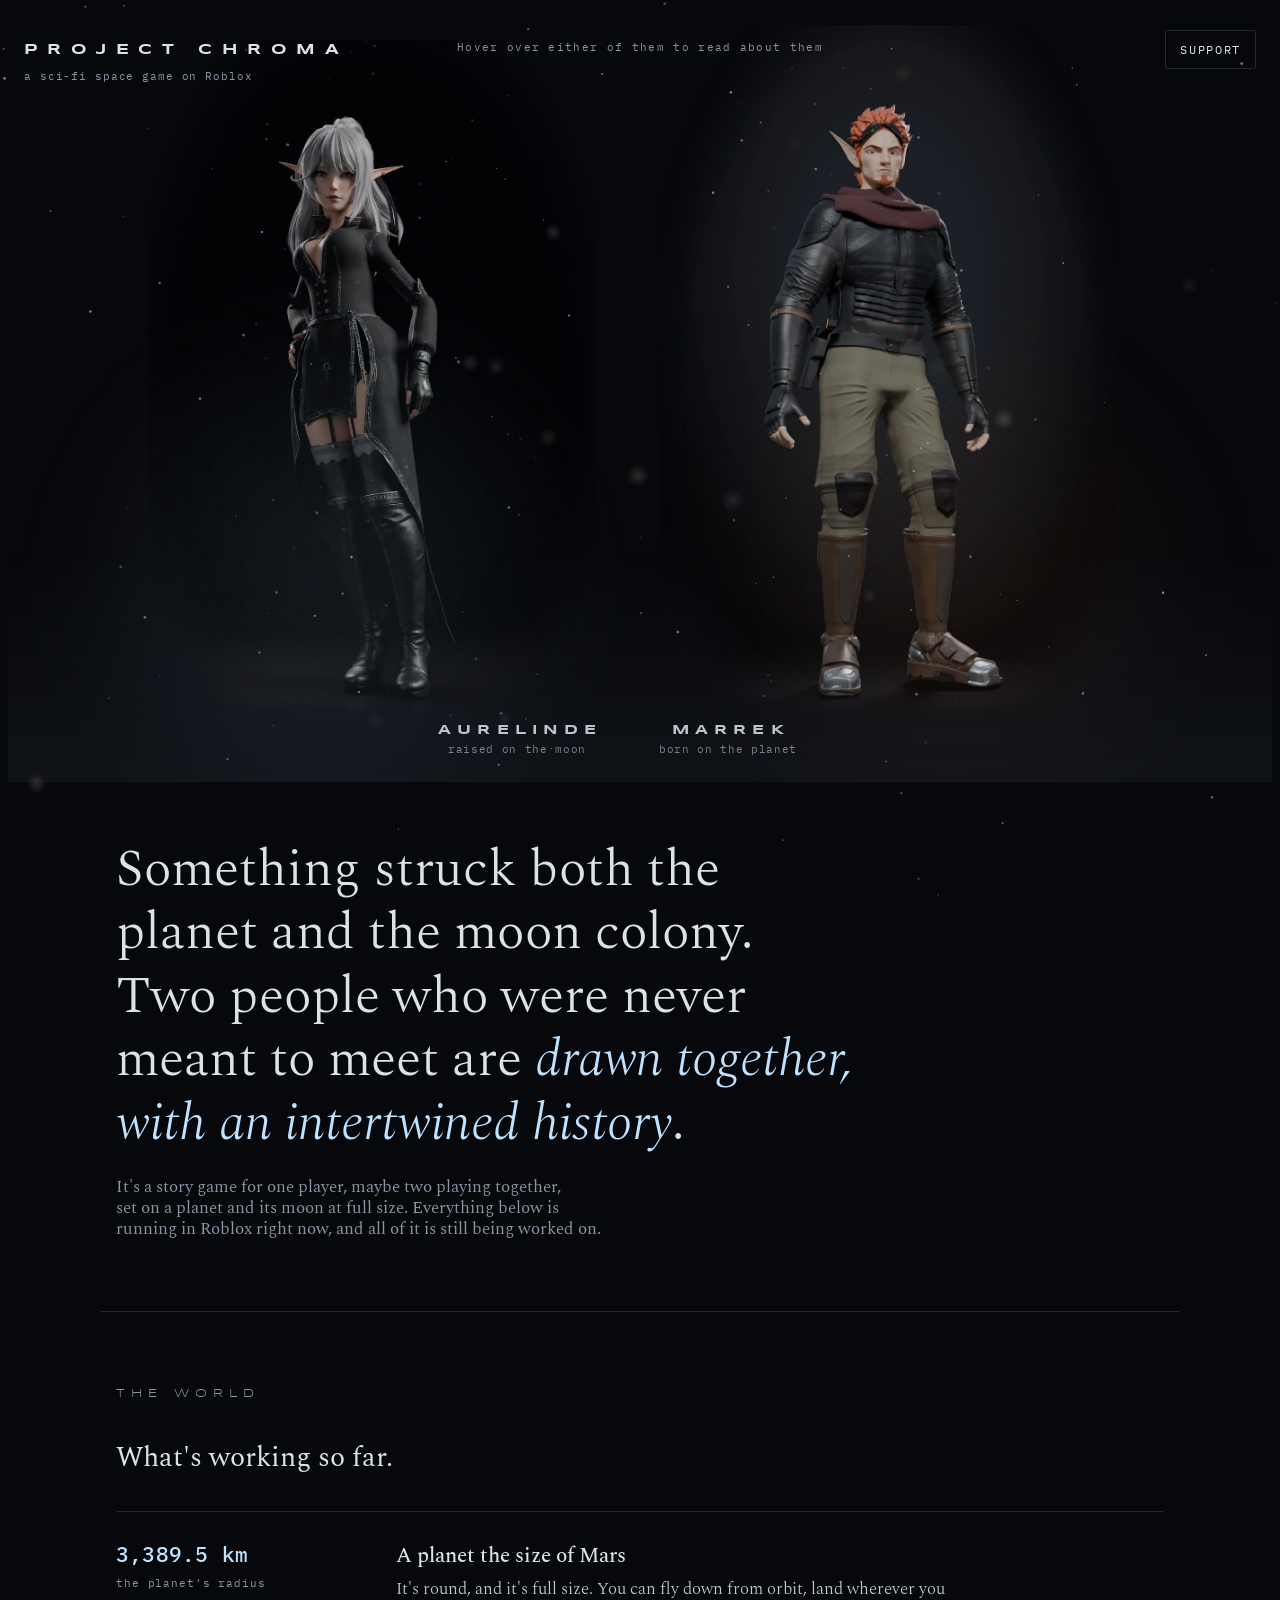
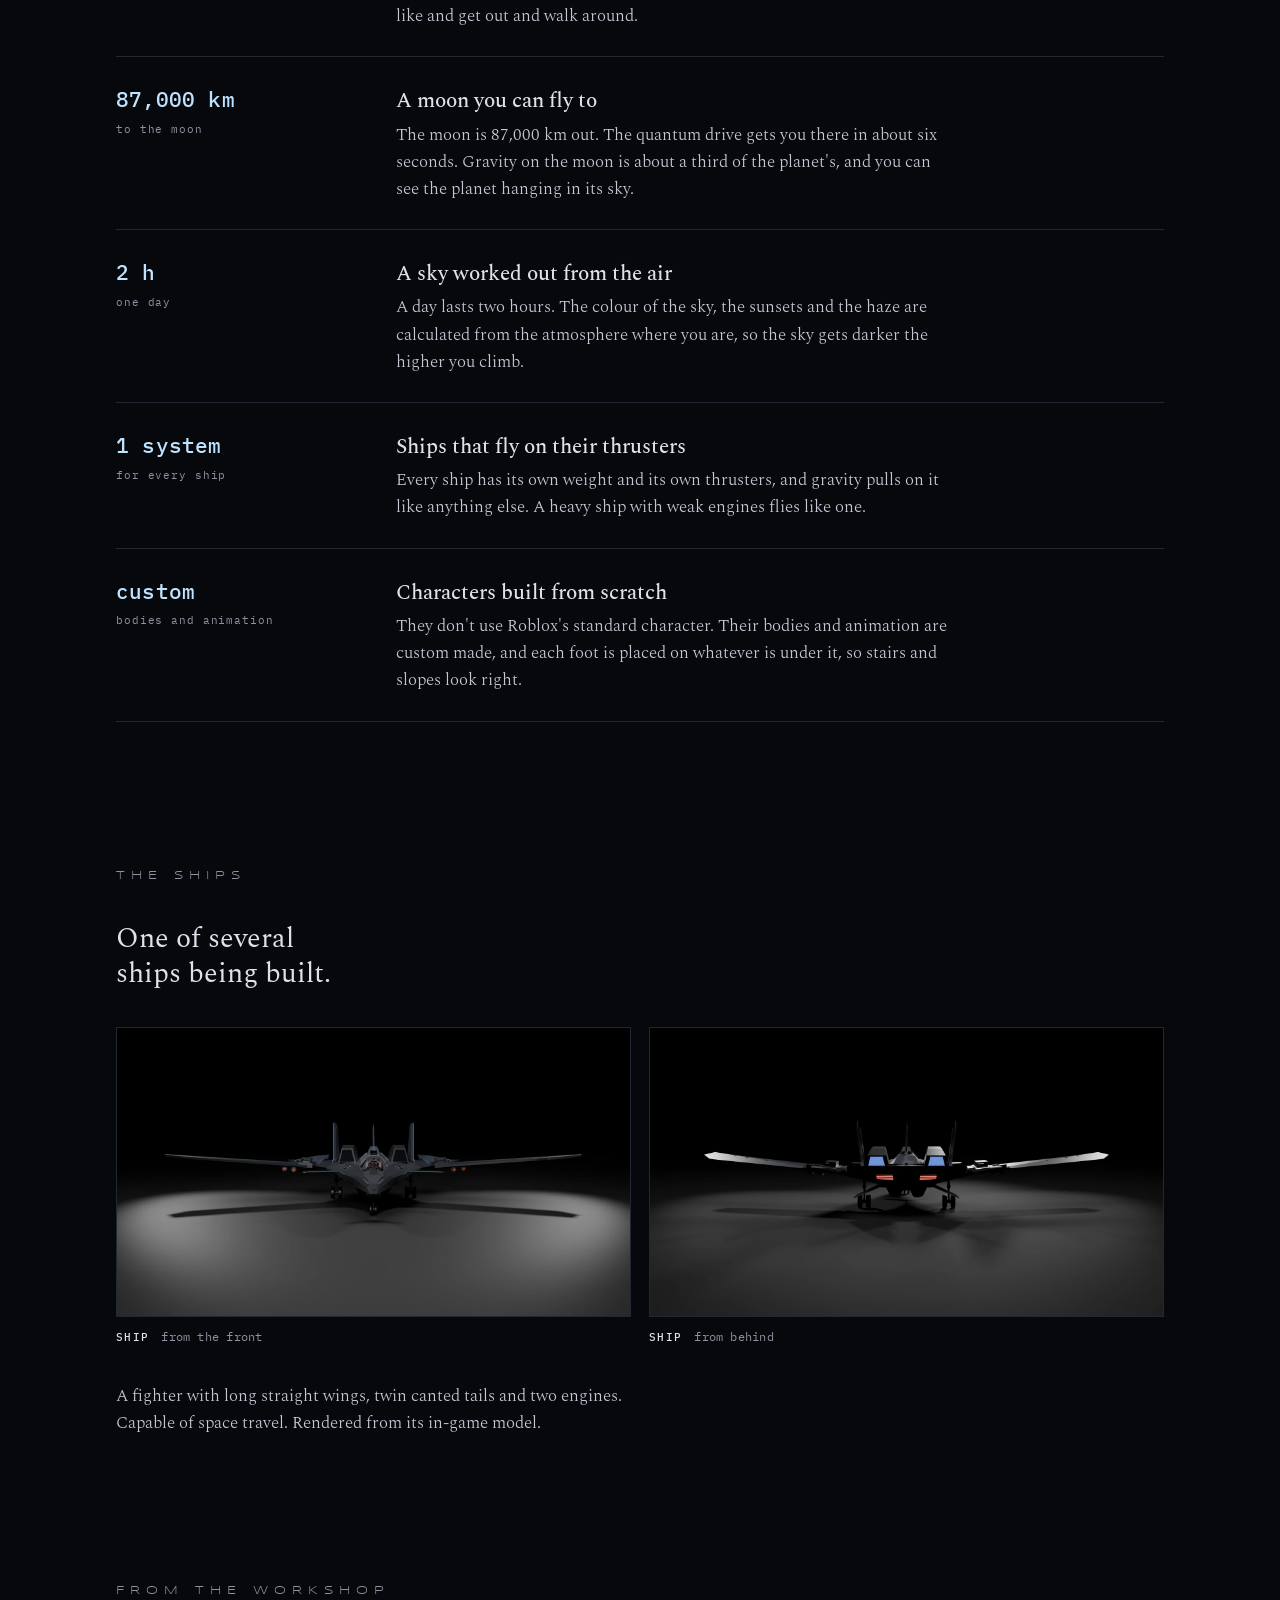
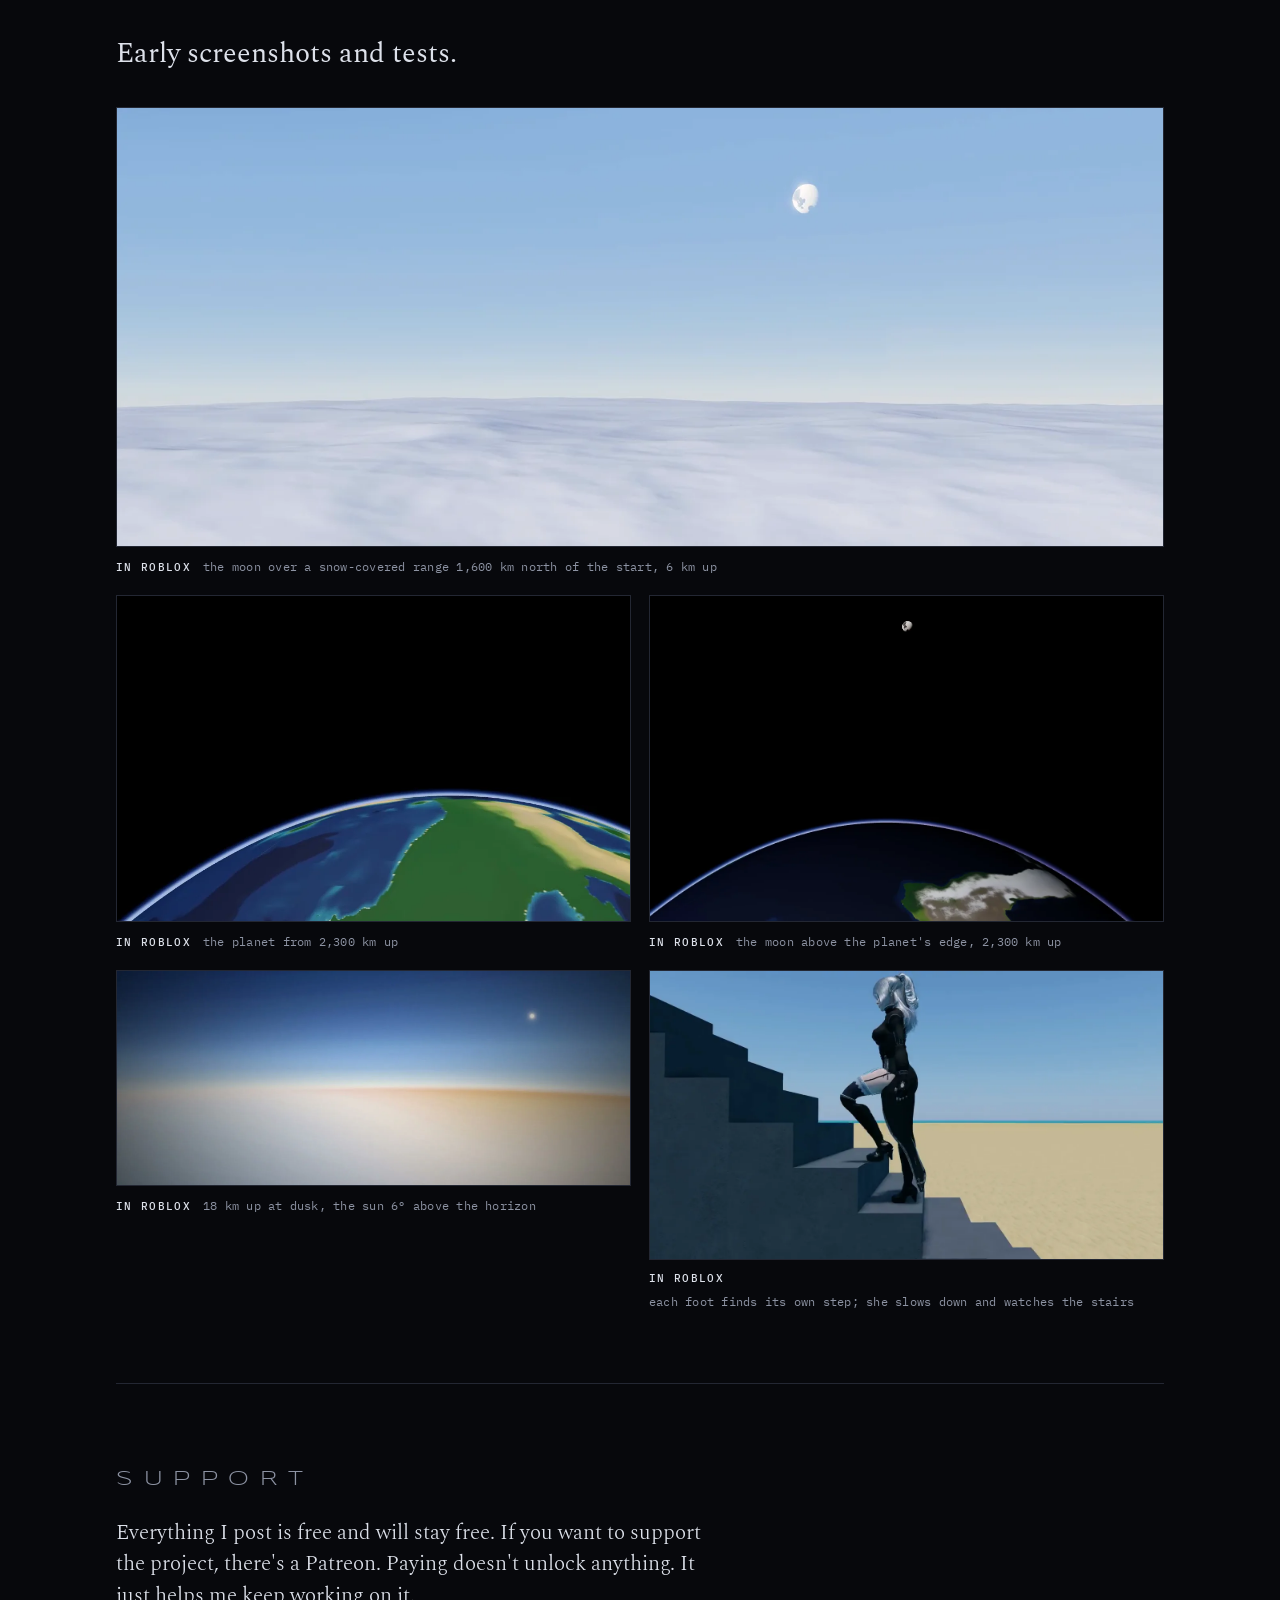
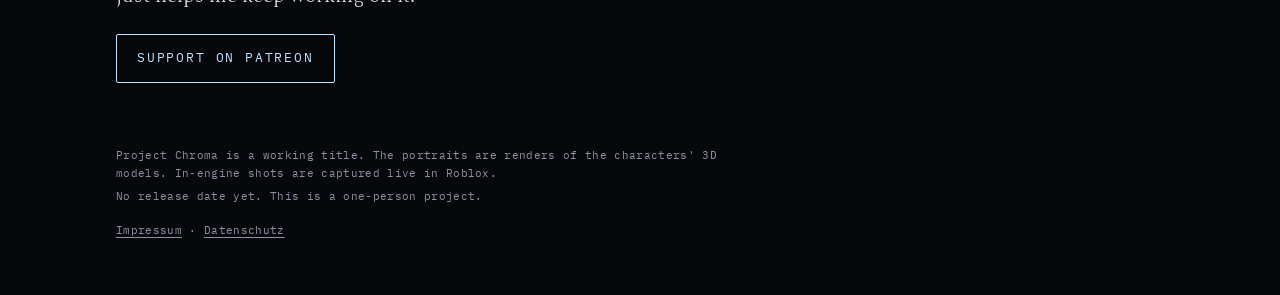
==== commit 809cc2eb: "site: 2026-10-27 16:15" ====
--- a/index.html
+++ b/index.html
@@ -402,8 +402,8 @@
           <figcaption><b>In Roblox</b><span data-edit="caption-6">18 km up at dusk, the sun 6° above the horizon</span></figcaption>
         </figure>
         <figure>
-          <video src="assets/jump.mp4" width="720" height="528" autoplay muted loop playsinline aria-label="Aurelinde sprinting and jumping, a motion test"></video>
-          <figcaption><b>Motion test</b><span data-edit="caption-7">(old model) a sprint and jump, offline render; coat and hair simulated in newer model.</span></figcaption>
+          <video src="assets/stairs.mp4" poster="assets/stairs_poster.webp" width="1280" height="720" autoplay muted loop playsinline aria-label="Aurelinde climbing a flight of stairs, seen from the side: each foot lands on its own step"></video>
+          <figcaption><b>In Roblox</b><span data-edit="caption-7">each foot finds its own step; she slows down and watches the stairs</span></figcaption>
         </figure>
       </div>
     </section>
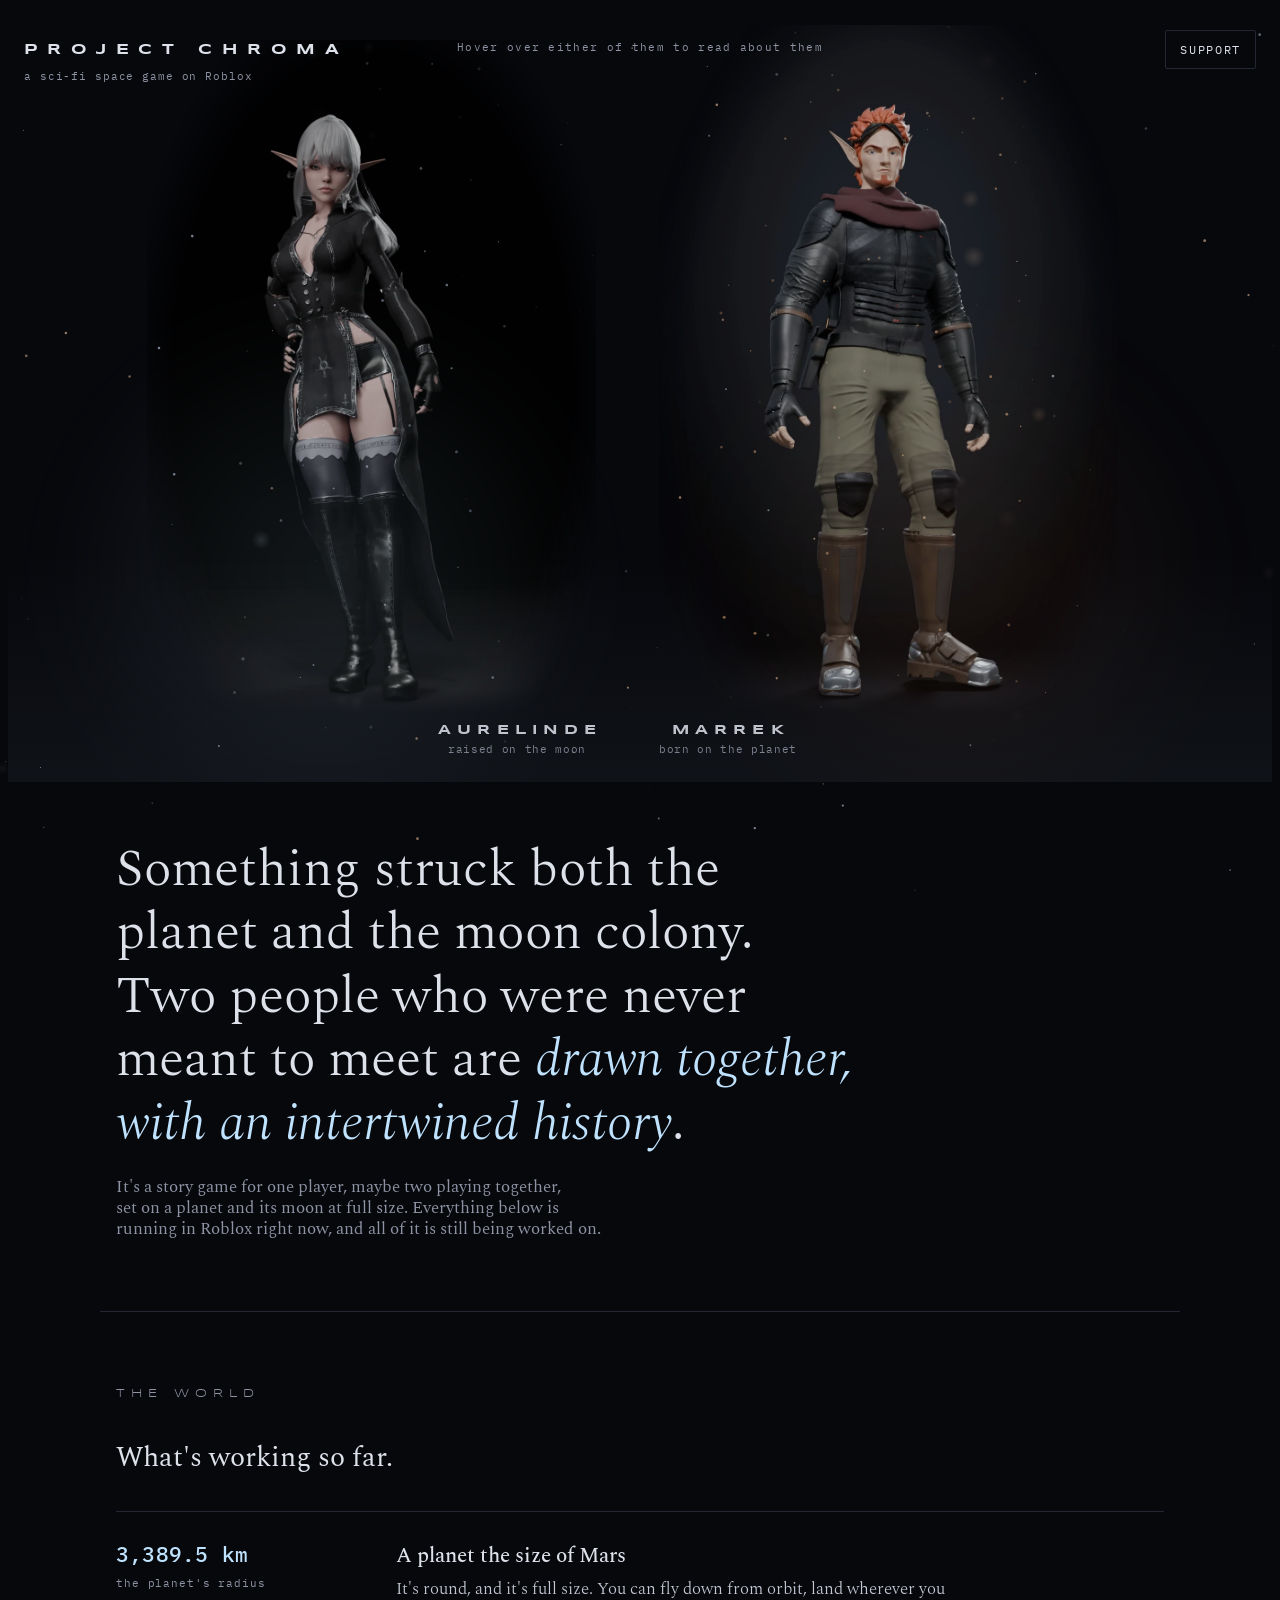
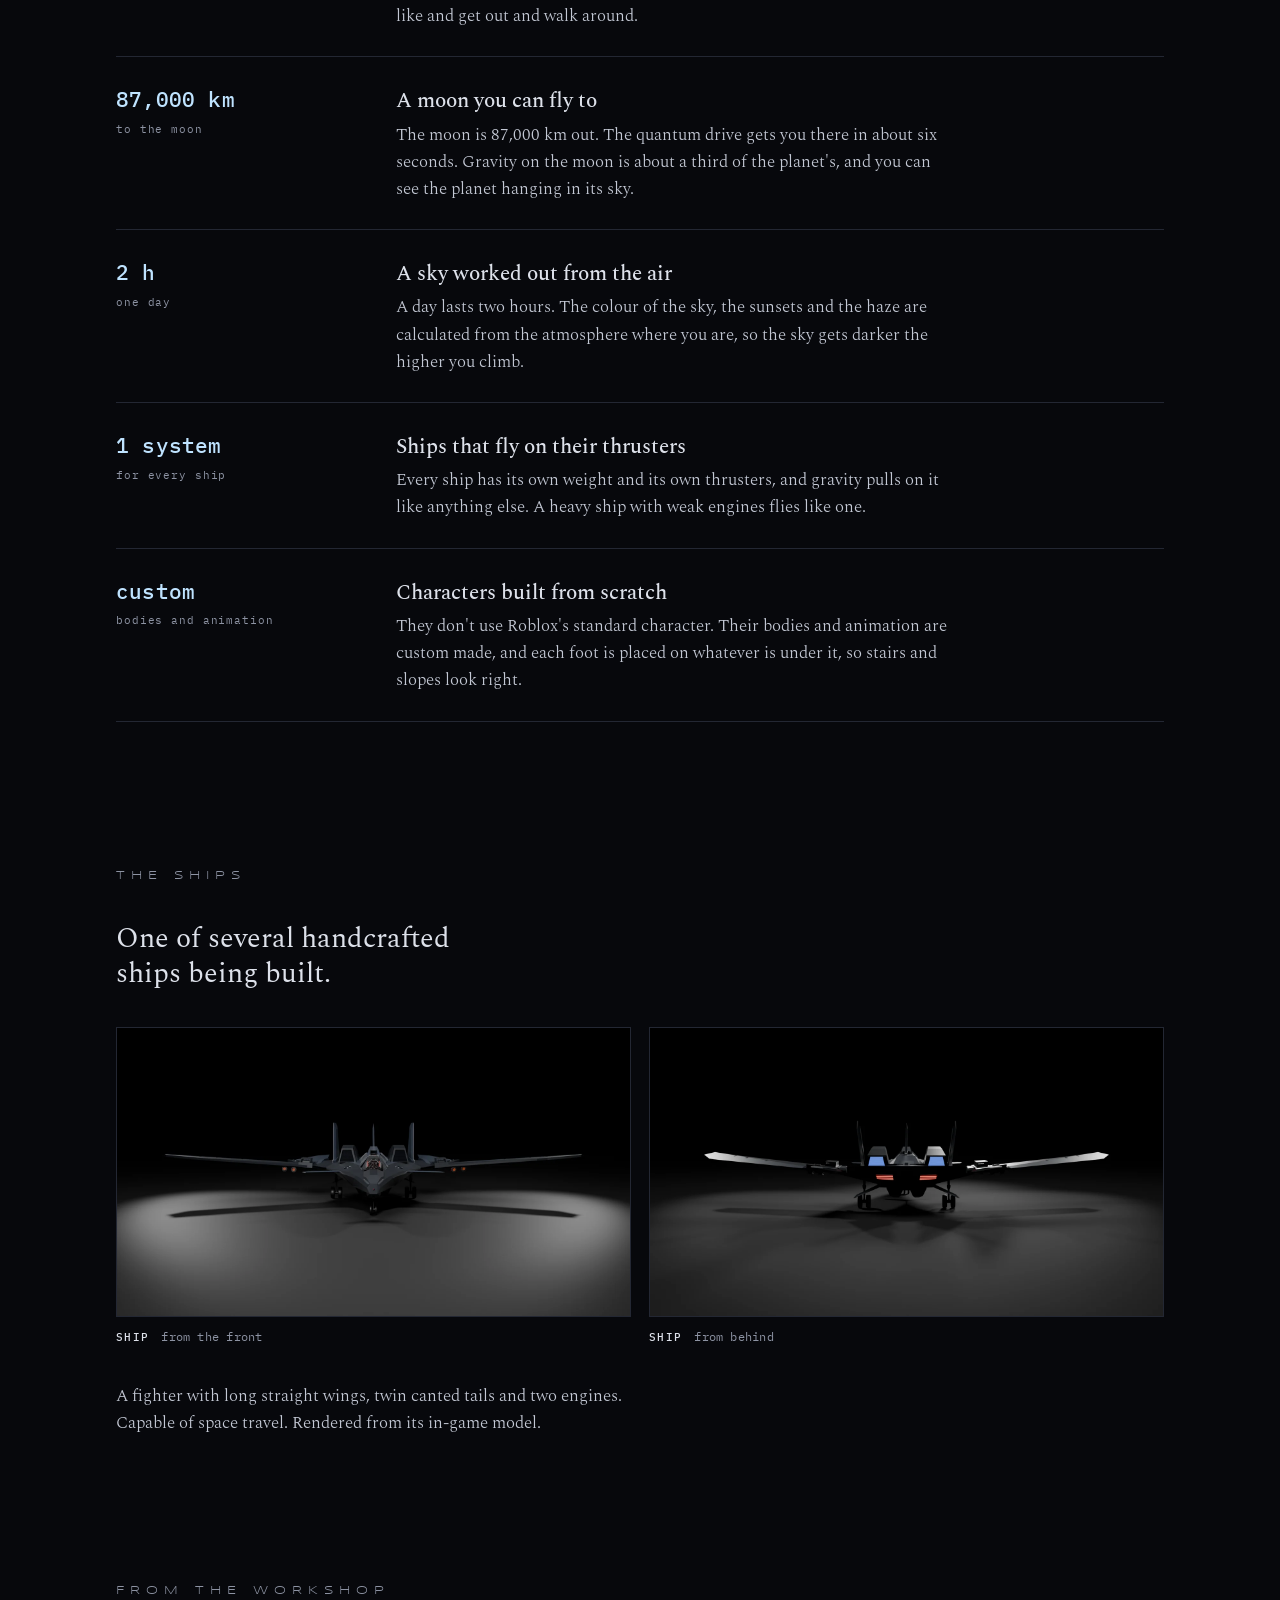
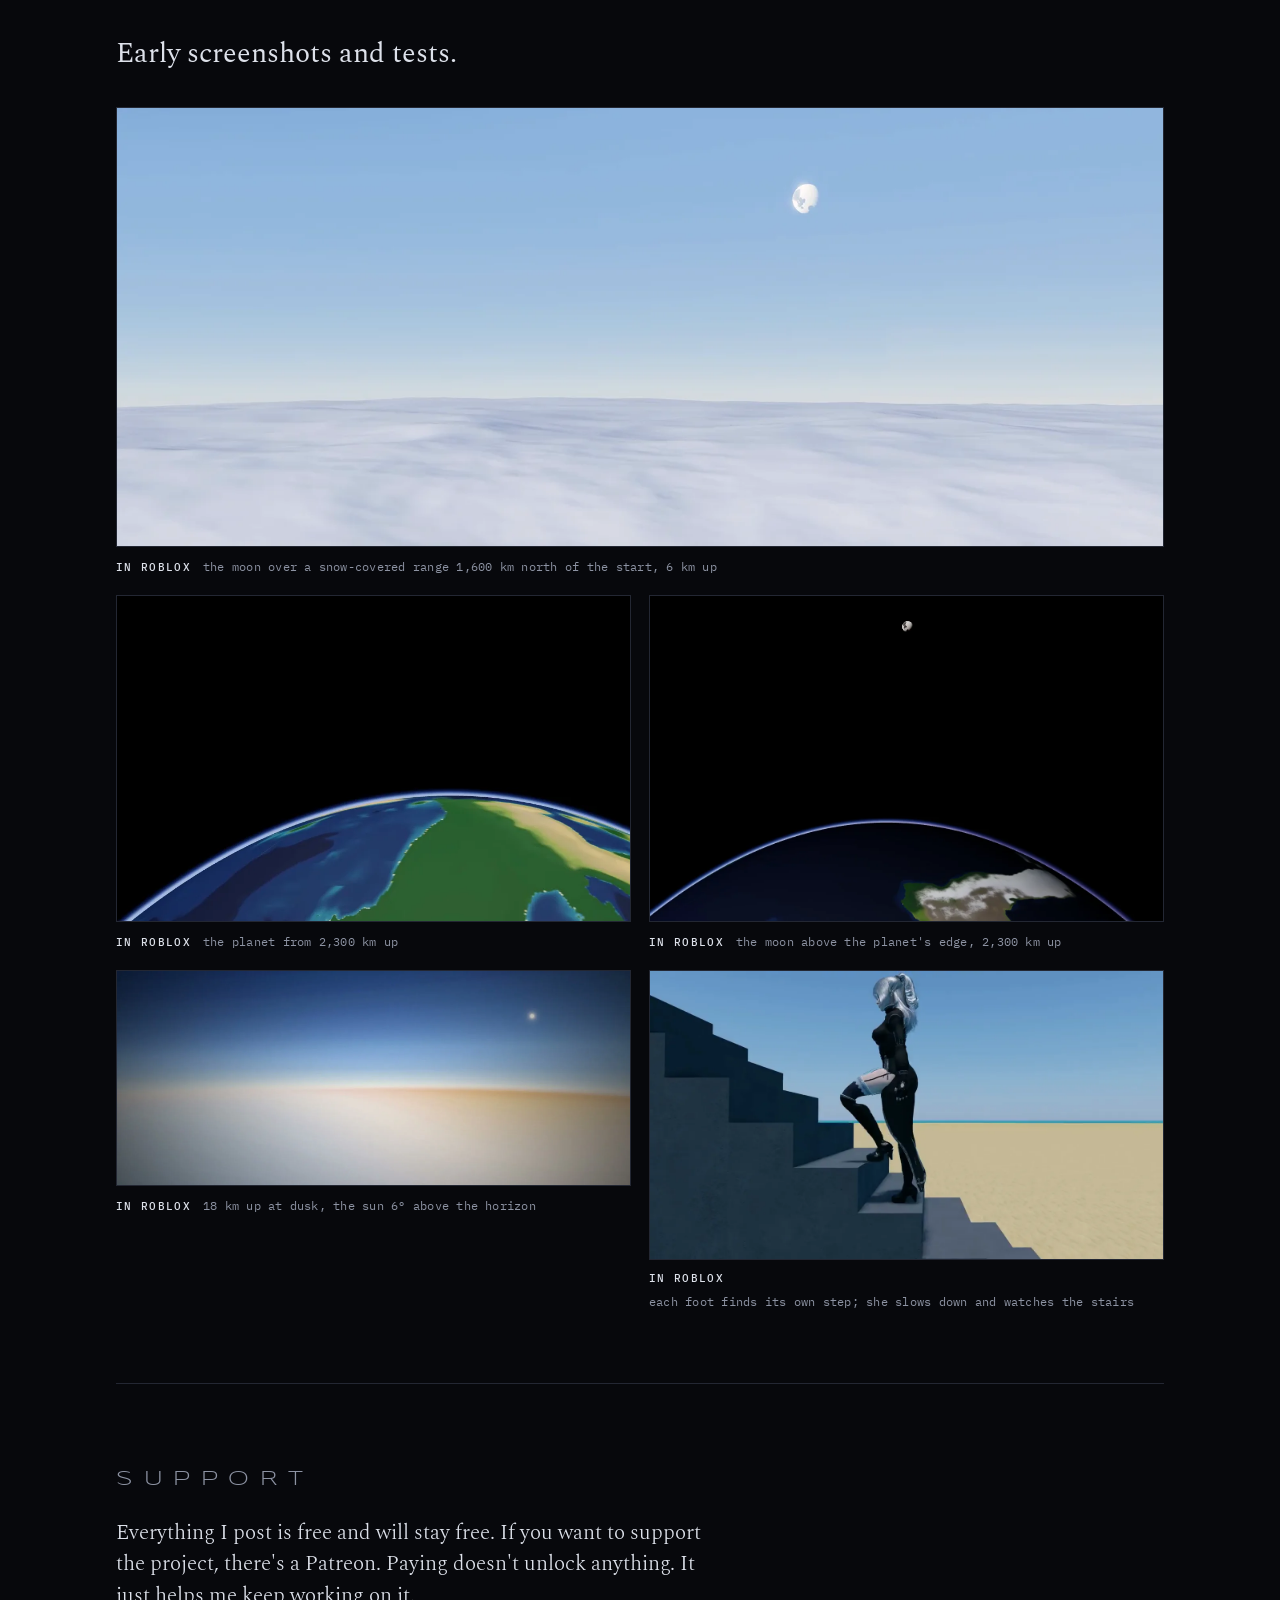
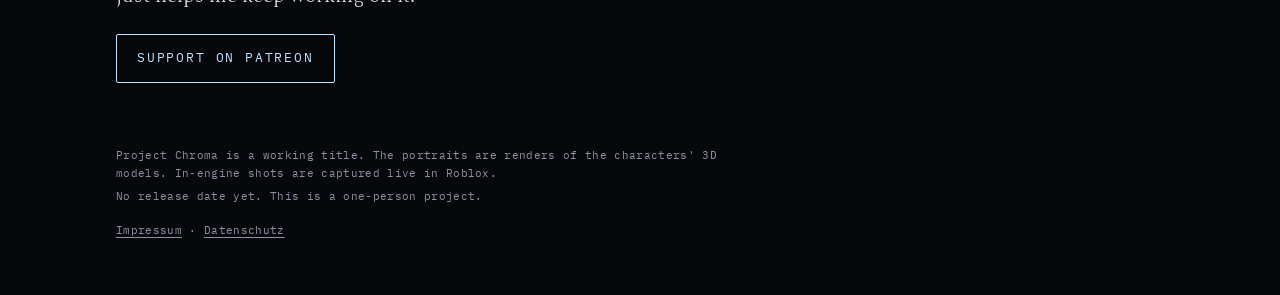
==== commit cf6b8fb1: "site: 2026-11-08 23:32" ====
--- a/index.html
+++ b/index.html
@@ -304,7 +304,7 @@
 
   <div class="half half--left">
     <button class="fig fig--aurelinde" type="button" data-who="aurelinde" aria-pressed="false" aria-controls="bio-aurelinde">
-      <img data-edit-img="aurelinde" src="assets/aurelinde.webp" alt="Aurelinde, one hand on her hip: silver hair tied back, pointed ears, a long black coat trimmed with glyphs, high black boots" width="1000" height="1499">
+      <img data-edit-img="aurelinde" src="assets/aurelinde.webp" alt="Aurelinde, one hand on her hip: silver hair tied back, pointed ears, a long black coat trimmed with glyphs, high black boots" width="1000" height="1500">
       <span class="tag"><b>AURELINDE</b><span>raised on the moon</span></span>
     </button>
     <section class="bio bio--marrek" id="bio-marrek" aria-label="Marrek">
@@ -324,7 +324,7 @@
       <h2>AURELINDE</h2>
       <div class="line" data-edit="aurelinde-line">grew up on the moon</div>
       <p data-edit="aurelinde-p1">Aurelinde was four when her father sent her, her mother and her little brother Kennen up to the moon colony to wait out the trouble on the planet. He was going to join them later. He never did, and nobody has told her why.</p>
-      <p data-edit="aurelinde-p2">She grew up in and around the old castle in the middle of the colony. The oldest part of it is off limits, which didn't stop her from sneaking in with Kennen when she was fourteen. She's calm, reads a lot, and still listens in on her mother's meetings in case someone mentions her dad.</p>
+      <p data-edit="aurelinde-p2">She grew up in and around the old castle in the middle of the colony. The oldest part of it is off limits, which didn't stop her from sneaking in with Kennen when she was fourteen. She's calm, studious, and still listens in on her mother's meetings in case someone mentions her dad.</p>
     </section>
   </div>
 
@@ -367,7 +367,7 @@
 
     <section class="block" aria-labelledby="ships-h">
       <p class="label">THE SHIPS</p>
-      <h2 id="ships-h" data-edit="ships-title">One of several ships being built.</h2>
+      <h2 id="ships-h" data-edit="ships-title">One of several handcrafted ships being built.</h2>
       <div class="media media--pair">
         <figure>
           <img data-edit-img="ship-front" src="assets/ship_front.webp" alt="The ship from the front on a dark stage: long straight wings, twin canted tails, the cockpit and the landing gear" width="1600" height="900" loading="lazy">
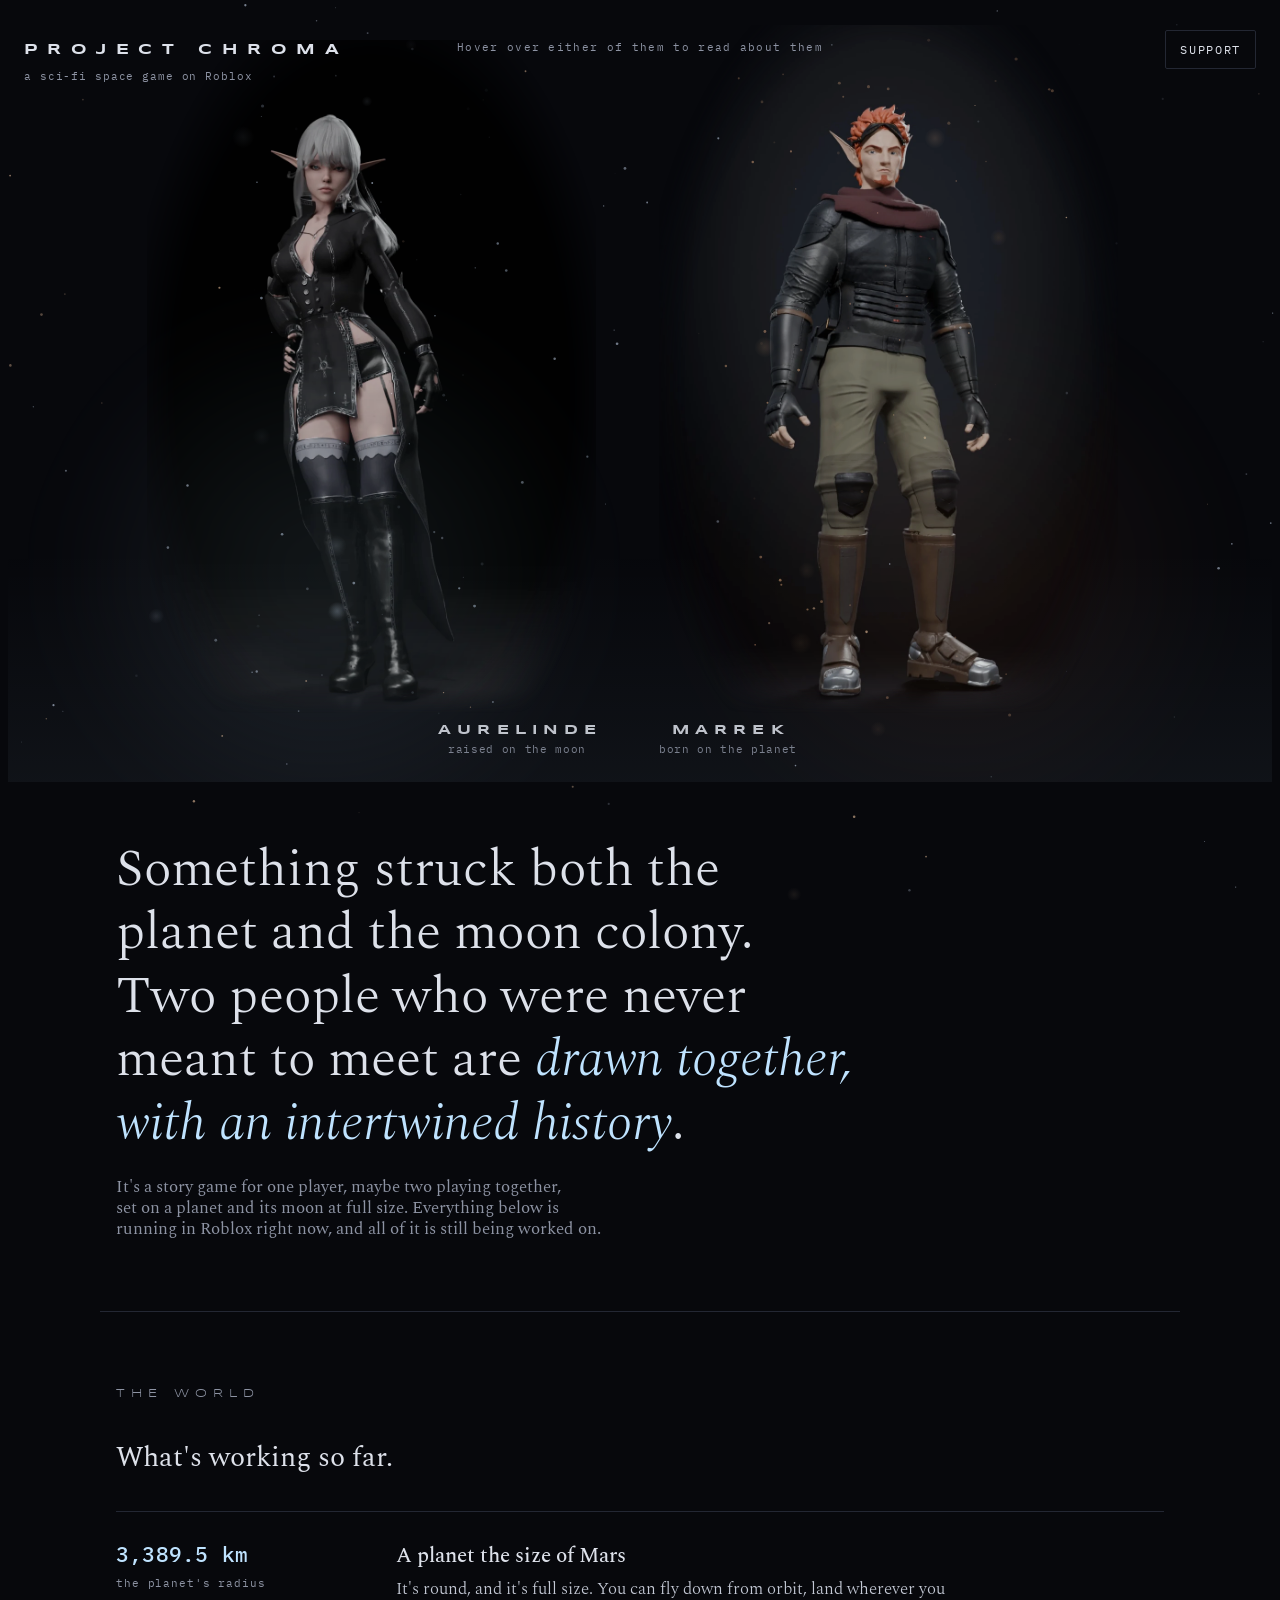
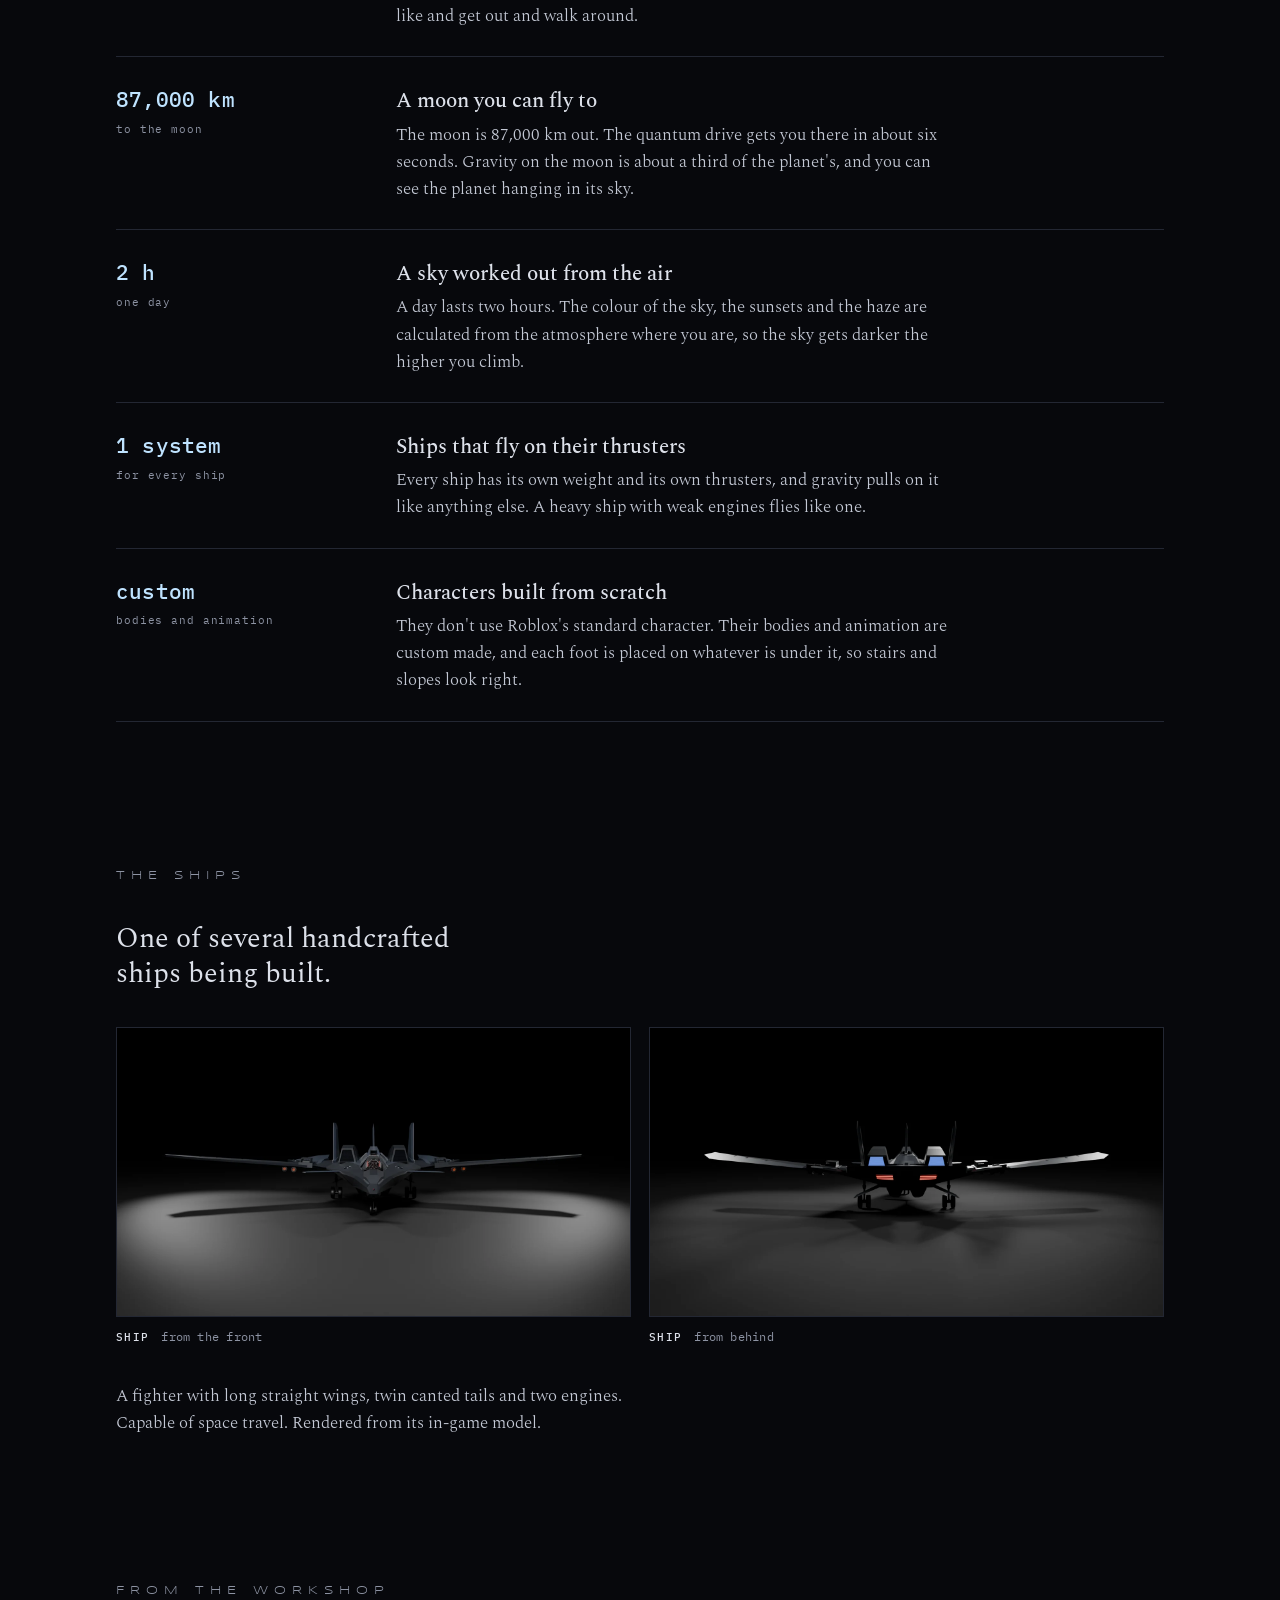
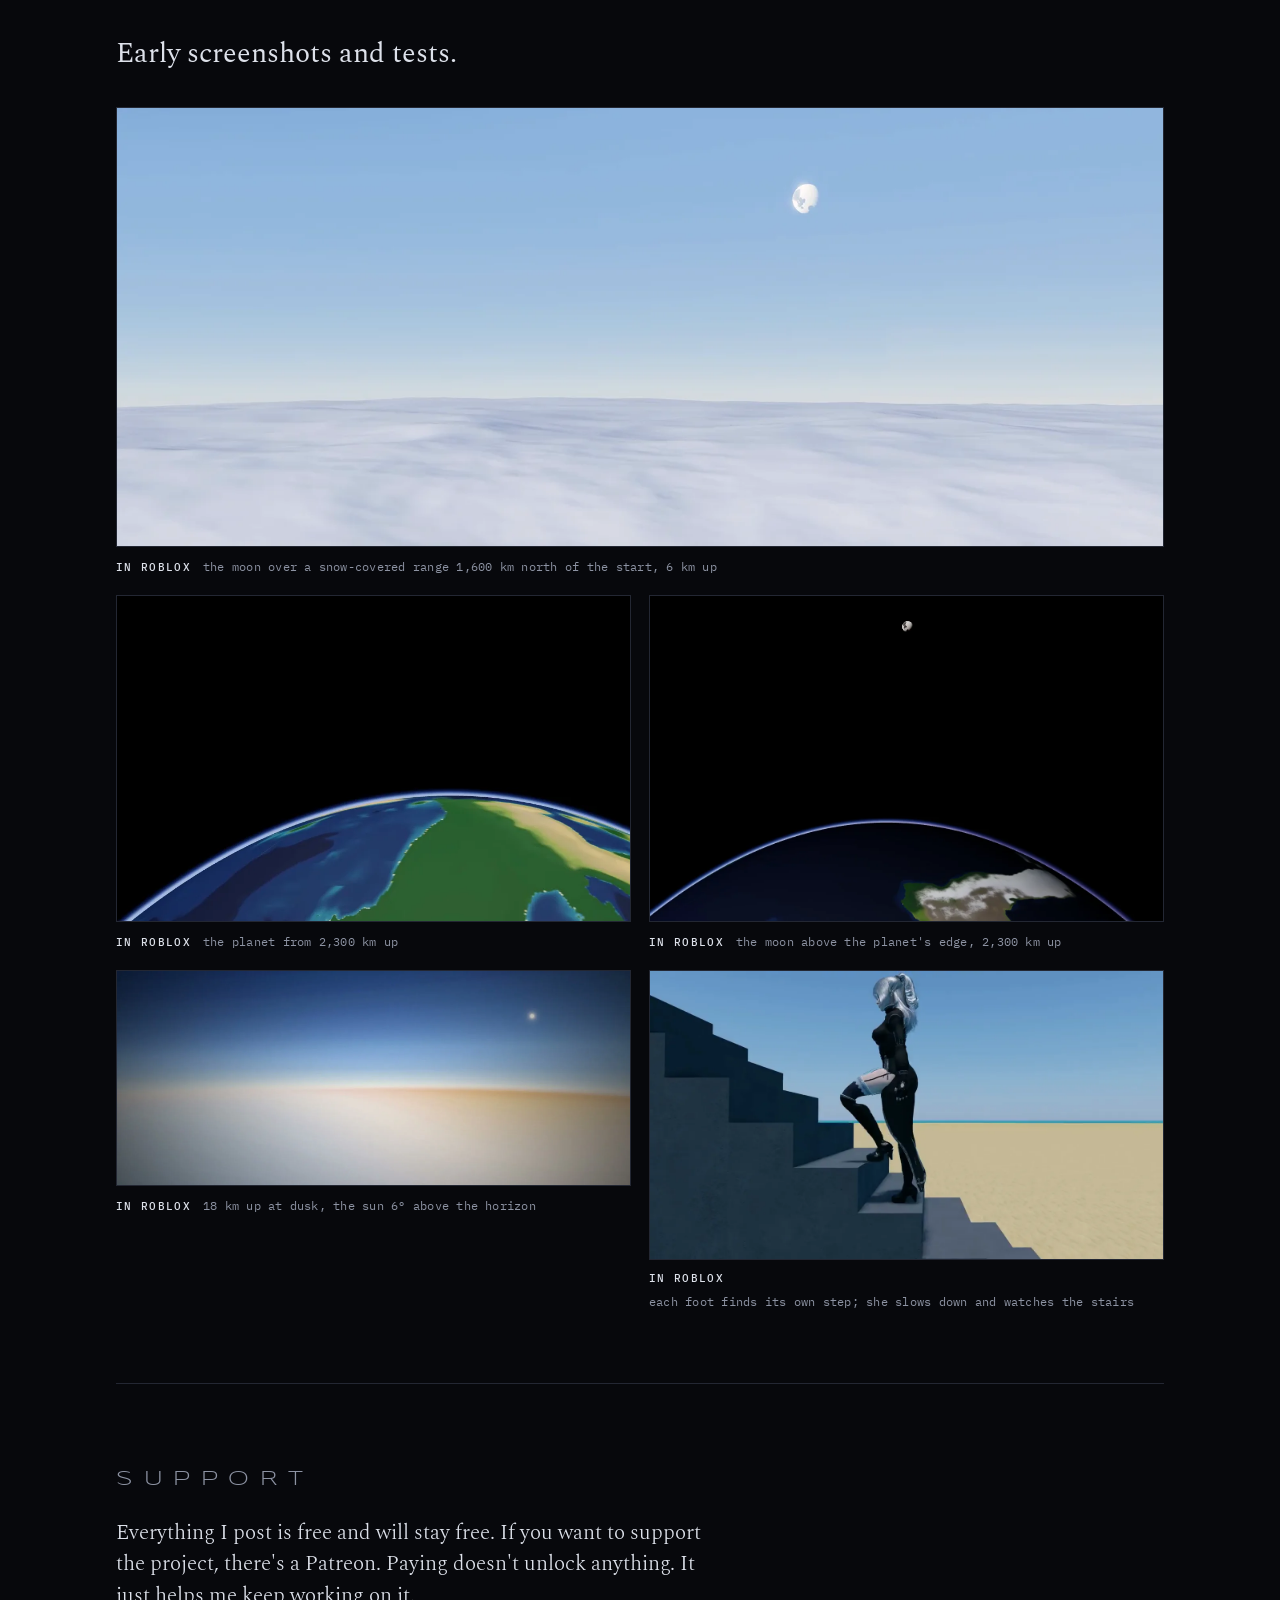
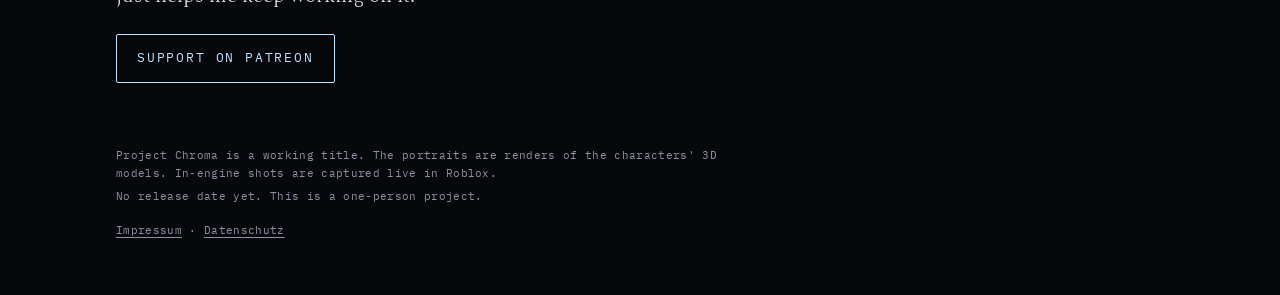
==== commit dde61f08: "site: 2026-11-08 23:35" ====
--- a/index.html
+++ b/index.html
@@ -304,7 +304,7 @@
 
   <div class="half half--left">
     <button class="fig fig--aurelinde" type="button" data-who="aurelinde" aria-pressed="false" aria-controls="bio-aurelinde">
-      <img data-edit-img="aurelinde" src="assets/aurelinde.webp" alt="Aurelinde, one hand on her hip: silver hair tied back, pointed ears, a long black coat trimmed with glyphs, high black boots" width="1000" height="1500">
+      <img data-edit-img="aurelinde" src="assets/aurelinde.webp?v=db1365fcb9" alt="Aurelinde, one hand on her hip: silver hair tied back, pointed ears, a long black coat trimmed with glyphs, high black boots" width="1000" height="1500">
       <span class="tag"><b>AURELINDE</b><span>raised on the moon</span></span>
     </button>
     <section class="bio bio--marrek" id="bio-marrek" aria-label="Marrek">
@@ -317,7 +317,7 @@
 
   <div class="half half--right">
     <button class="fig fig--marrek" type="button" data-who="marrek" aria-pressed="false" aria-controls="bio-marrek">
-      <img data-edit-img="marrek" src="assets/marrek.webp" alt="Marrek: ember-red hair, a short goatee, a dark red scarf, a dark armoured jacket, khaki trousers, black knee guards and steel-capped boots" width="1000" height="1500">
+      <img data-edit-img="marrek" src="assets/marrek.webp?v=46762c8178" alt="Marrek: ember-red hair, a short goatee, a dark red scarf, a dark armoured jacket, khaki trousers, black knee guards and steel-capped boots" width="1000" height="1500">
       <span class="tag"><b>MARREK</b><span>born on the planet</span></span>
     </button>
     <section class="bio bio--aurelinde" id="bio-aurelinde" aria-label="Aurelinde">
@@ -370,11 +370,11 @@
       <h2 id="ships-h" data-edit="ships-title">One of several handcrafted ships being built.</h2>
       <div class="media media--pair">
         <figure>
-          <img data-edit-img="ship-front" src="assets/ship_front.webp" alt="The ship from the front on a dark stage: long straight wings, twin canted tails, the cockpit and the landing gear" width="1600" height="900" loading="lazy">
+          <img data-edit-img="ship-front" src="assets/ship_front.webp?v=2e502e8beb" alt="The ship from the front on a dark stage: long straight wings, twin canted tails, the cockpit and the landing gear" width="1600" height="900" loading="lazy">
           <figcaption><b>Ship</b><span data-edit="caption-1">from the front</span></figcaption>
         </figure>
         <figure>
-          <img data-edit-img="ship-back" src="assets/ship_back.webp" alt="The ship from behind, mostly in shadow: its exhausts glowing blue and red, the wings outlined by the light" width="1600" height="900" loading="lazy">
+          <img data-edit-img="ship-back" src="assets/ship_back.webp?v=306eb4a08e" alt="The ship from behind, mostly in shadow: its exhausts glowing blue and red, the wings outlined by the light" width="1600" height="900" loading="lazy">
           <figcaption><b>Ship</b><span data-edit="caption-2">from behind</span></figcaption>
         </figure>
       </div>
@@ -386,23 +386,23 @@
       <h2 id="work-h" data-edit="work-title">Early screenshots and tests.</h2>
       <div class="media">
         <figure class="wide">
-          <img data-edit-img="moon-range" src="assets/moon_range.webp" alt="A nearly full moon in a blue sky over a snow-covered mountain range, seen from 6 km up" width="1600" height="670" loading="lazy">
+          <img data-edit-img="moon-range" src="assets/moon_range.webp?v=8f8d04bf18" alt="A nearly full moon in a blue sky over a snow-covered mountain range, seen from 6 km up" width="1600" height="670" loading="lazy">
           <figcaption><b>In Roblox</b><span data-edit="caption-3">the moon over a snow-covered range 1,600 km north of the start, 6 km up</span></figcaption>
         </figure>
         <figure>
-          <img data-edit-img="planet" src="assets/planet.webp" alt="The planet's curved edge from 2,300 km up in daylight: blue sea, green and tan land, the thin blue line of its atmosphere against black space" width="940" height="596" loading="lazy">
+          <img data-edit-img="planet" src="assets/planet.webp?v=8f72e9891f" alt="The planet's curved edge from 2,300 km up in daylight: blue sea, green and tan land, the thin blue line of its atmosphere against black space" width="940" height="596" loading="lazy">
           <figcaption><b>In Roblox</b><span data-edit="caption-4">the planet from 2,300 km up</span></figcaption>
         </figure>
         <figure>
-          <img data-edit-img="moon-planet" src="assets/moon_planet.webp" alt="The moon, small and bright, above the planet's dark curved edge and its thin blue atmosphere" width="1305" height="826" loading="lazy">
+          <img data-edit-img="moon-planet" src="assets/moon_planet.webp?v=cfb58ea719" alt="The moon, small and bright, above the planet's dark curved edge and its thin blue atmosphere" width="1305" height="826" loading="lazy">
           <figcaption><b>In Roblox</b><span data-edit="caption-5">the moon above the planet's edge, 2,300 km up</span></figcaption>
         </figure>
         <figure>
-          <img data-edit-img="dusk" src="assets/dusk.webp" alt="The planet's curved horizon at dusk from 18 km up, a band of orange light under a deep blue sky" width="1600" height="668" loading="lazy">
+          <img data-edit-img="dusk" src="assets/dusk.webp?v=6eb4acf040" alt="The planet's curved horizon at dusk from 18 km up, a band of orange light under a deep blue sky" width="1600" height="668" loading="lazy">
           <figcaption><b>In Roblox</b><span data-edit="caption-6">18 km up at dusk, the sun 6° above the horizon</span></figcaption>
         </figure>
         <figure>
-          <video src="assets/stairs.mp4" poster="assets/stairs_poster.webp" width="1280" height="720" autoplay muted loop playsinline aria-label="Aurelinde climbing a flight of stairs, seen from the side: each foot lands on its own step"></video>
+          <video src="assets/stairs.mp4?v=21410f81c2" poster="assets/stairs_poster.webp?v=4483435b4f" width="1280" height="720" autoplay muted loop playsinline aria-label="Aurelinde climbing a flight of stairs, seen from the side: each foot lands on its own step"></video>
           <figcaption><b>In Roblox</b><span data-edit="caption-7">each foot finds its own step; she slows down and watches the stairs</span></figcaption>
         </figure>
       </div>
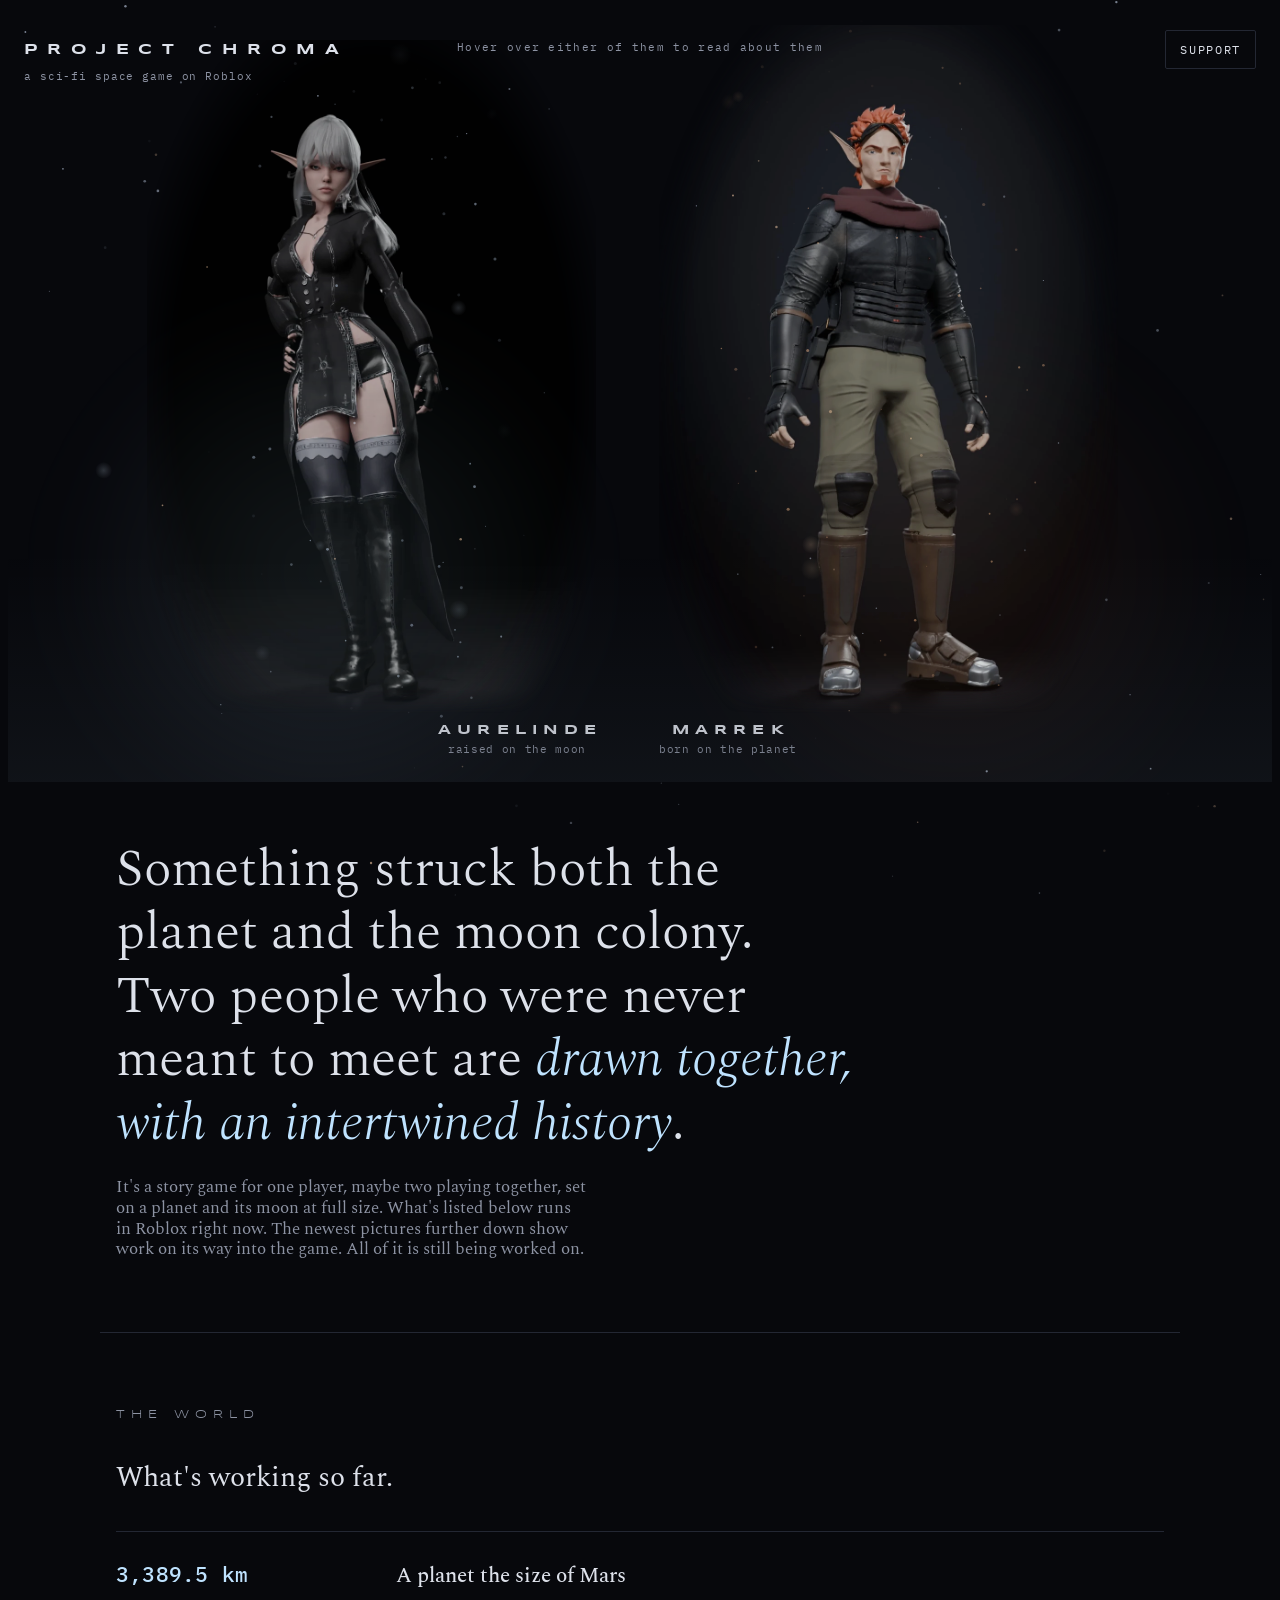
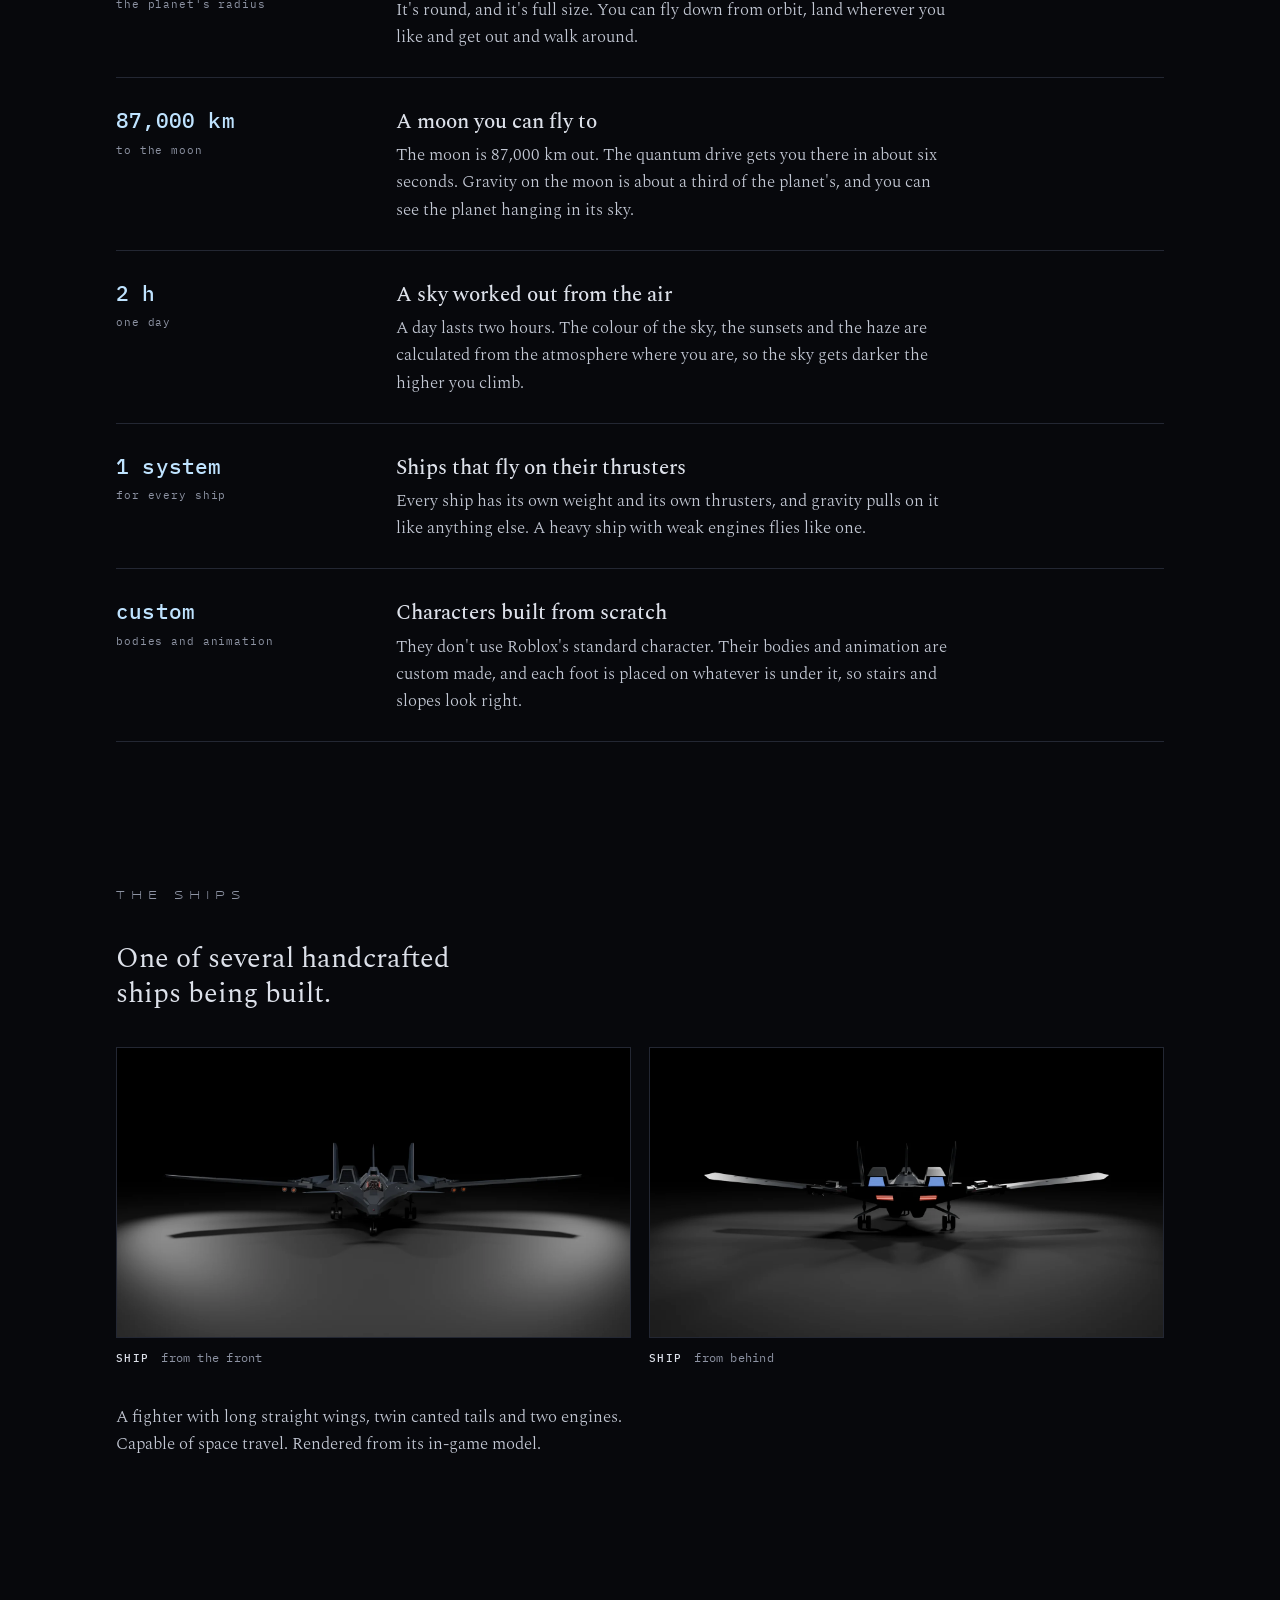
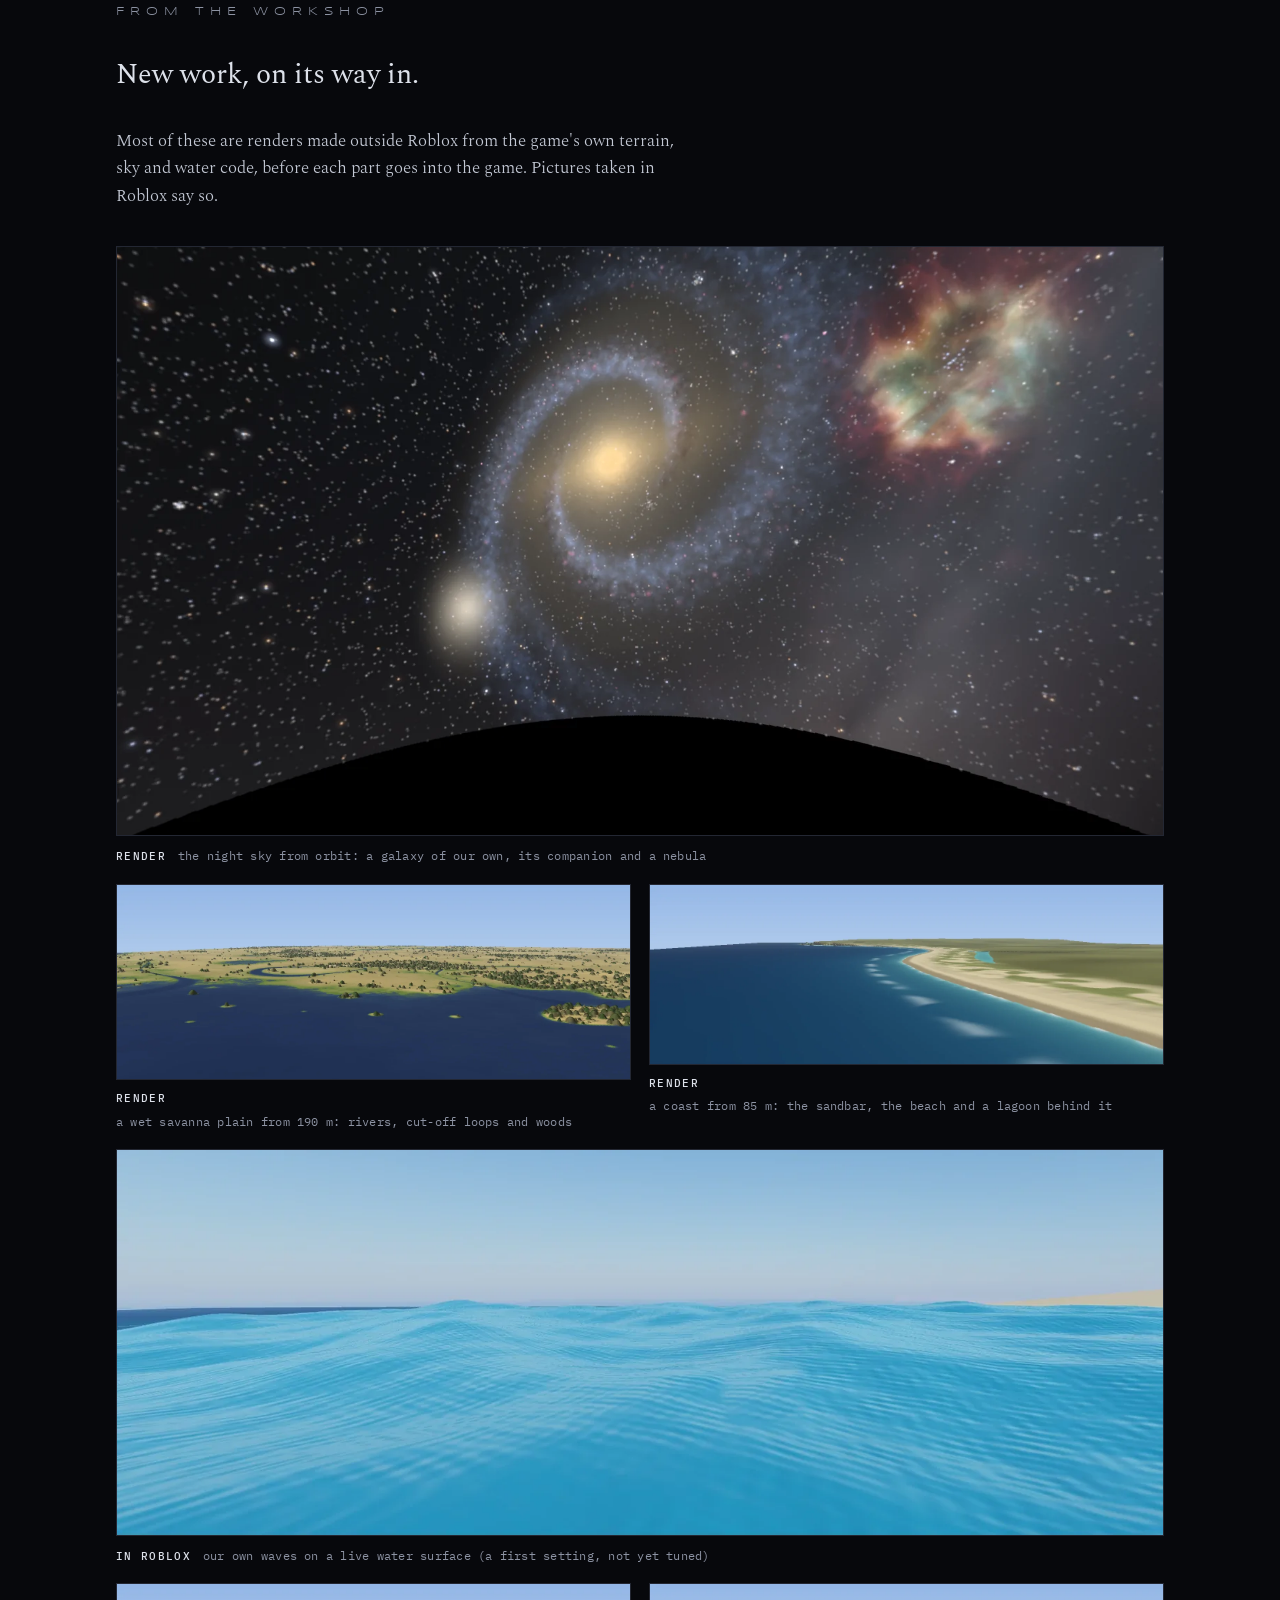
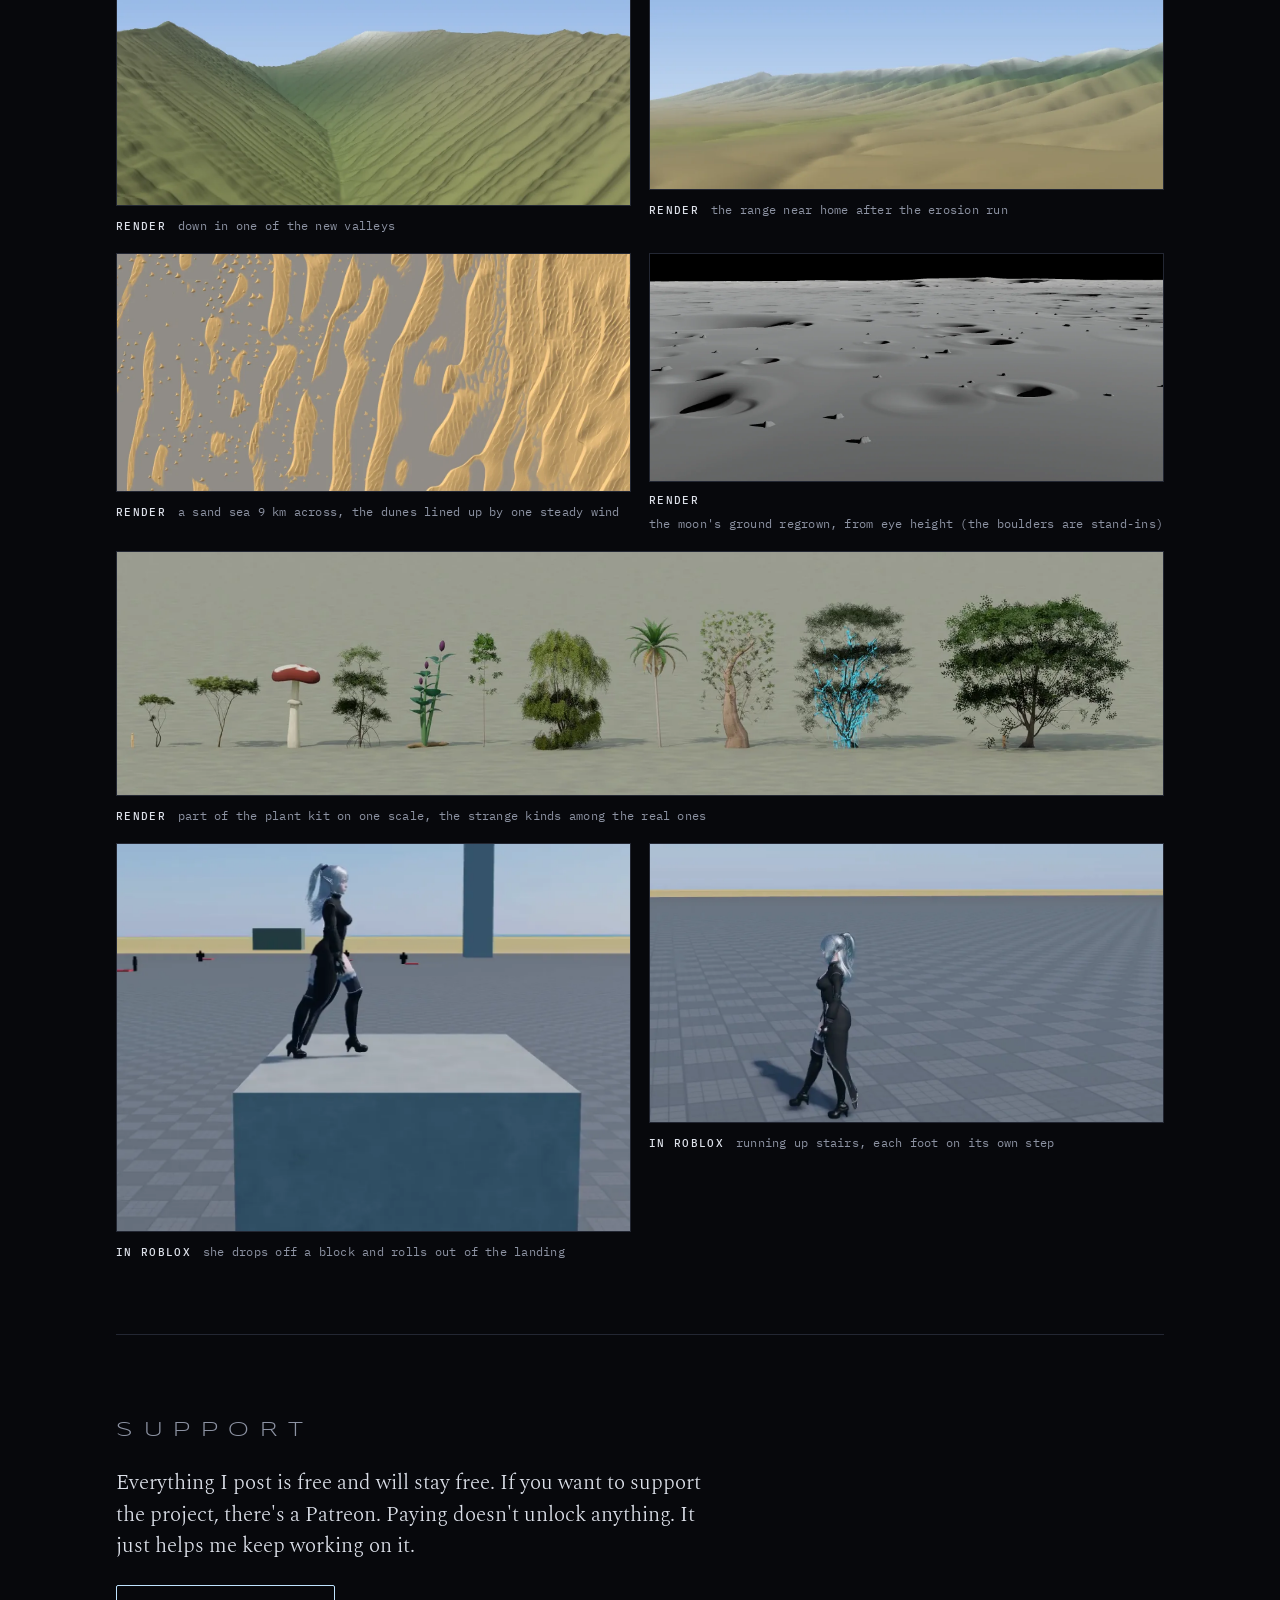
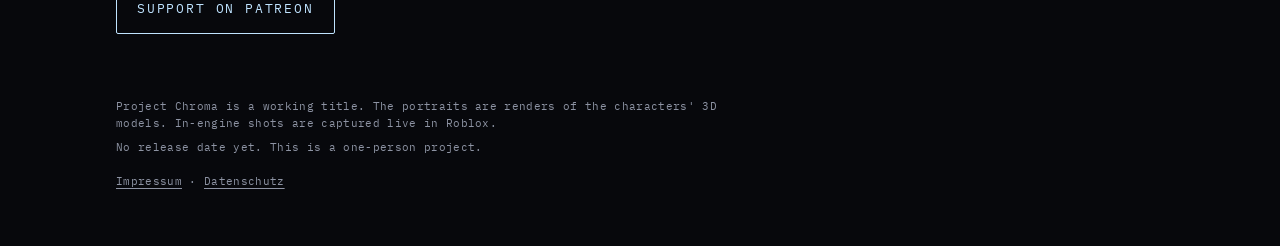
==== commit 77fbd720: "site: 2026-11-13 21:54" ====
--- a/index.html
+++ b/index.html
@@ -334,7 +334,7 @@
 <main>
   <div class="wrap premise">
     <p data-edit="premise">Something struck both the planet and the moon colony. Two people who were never meant to meet are <em>drawn together, with an intertwined history</em>.</p>
-    <p class="after" data-edit="premise-after">It's a story game for one player, maybe two playing together, set on a planet and its moon at full size. Everything below is running in Roblox right now, and all of it is still being worked on.</p>
+    <p class="after" data-edit="premise-after">It's a story game for one player, maybe two playing together, set on a planet and its moon at full size. What's listed below runs in Roblox right now. The newest pictures further down show work on its way into the game. All of it is still being worked on.</p>
   </div>
 
   <div class="wrap">
@@ -383,27 +383,52 @@
 
     <section class="block" aria-labelledby="work-h">
       <p class="label">FROM THE WORKSHOP</p>
-      <h2 id="work-h" data-edit="work-title">Early screenshots and tests.</h2>
+      <h2 id="work-h" data-edit="work-title">New work, on its way in.</h2>
+      <p class="note" data-edit="work-note">Most of these are renders made outside Roblox from the game's own terrain, sky and water code, before each part goes into the game. Pictures taken in Roblox say so.</p>
       <div class="media">
         <figure class="wide">
-          <img data-edit-img="moon-range" src="assets/moon_range.webp?v=8f8d04bf18" alt="A nearly full moon in a blue sky over a snow-covered mountain range, seen from 6 km up" width="1600" height="670" loading="lazy">
-          <figcaption><b>In Roblox</b><span data-edit="caption-3">the moon over a snow-covered range 1,600 km north of the start, 6 km up</span></figcaption>
-        </figure>
-        <figure>
-          <img data-edit-img="planet" src="assets/planet.webp?v=8f72e9891f" alt="The planet's curved edge from 2,300 km up in daylight: blue sea, green and tan land, the thin blue line of its atmosphere against black space" width="940" height="596" loading="lazy">
-          <figcaption><b>In Roblox</b><span data-edit="caption-4">the planet from 2,300 km up</span></figcaption>
-        </figure>
-        <figure>
-          <img data-edit-img="moon-planet" src="assets/moon_planet.webp?v=cfb58ea719" alt="The moon, small and bright, above the planet's dark curved edge and its thin blue atmosphere" width="1305" height="826" loading="lazy">
-          <figcaption><b>In Roblox</b><span data-edit="caption-5">the moon above the planet's edge, 2,300 km up</span></figcaption>
-        </figure>
-        <figure>
-          <img data-edit-img="dusk" src="assets/dusk.webp?v=6eb4acf040" alt="The planet's curved horizon at dusk from 18 km up, a band of orange light under a deep blue sky" width="1600" height="668" loading="lazy">
-          <figcaption><b>In Roblox</b><span data-edit="caption-6">18 km up at dusk, the sun 6° above the horizon</span></figcaption>
-        </figure>
-        <figure>
-          <video src="assets/stairs.mp4?v=21410f81c2" poster="assets/stairs_poster.webp?v=4483435b4f" width="1280" height="720" autoplay muted loop playsinline aria-label="Aurelinde climbing a flight of stairs, seen from the side: each foot lands on its own step"></video>
-          <figcaption><b>In Roblox</b><span data-edit="caption-7">each foot finds its own step; she slows down and watches the stairs</span></figcaption>
+          <img data-edit-img="w-galaxy" src="assets/w_galaxy.webp?v=c028a6bfbc" alt="A spiral galaxy with a small bright companion and a red and green nebula, over the dark curve of the planet's night side" width="1600" height="900" loading="lazy">
+          <figcaption><b>Render</b><span data-edit="cap-w-galaxy">the night sky from orbit: a galaxy of our own, its companion and a nebula</span></figcaption>
+        </figure>
+        <figure>
+          <img data-edit-img="w-savanna" src="assets/w_savanna.webp?v=280b77229c" alt="A wet savanna plain from low altitude: winding rivers, cut-off loops, lakes and patches of woodland reaching to the horizon" width="1336" height="506" loading="lazy">
+          <figcaption><b>Render</b><span data-edit="cap-w-savanna">a wet savanna plain from 190 m: rivers, cut-off loops and woods</span></figcaption>
+        </figure>
+        <figure>
+          <img data-edit-img="w-coast" src="assets/w_coast.webp?v=b13b20555d" alt="A long sandy coast seen from over the sea: waves breaking on a sandbar, the beach, a lagoon and grassland behind it" width="1336" height="466" loading="lazy">
+          <figcaption><b>Render</b><span data-edit="cap-w-coast">a coast from 85 m: the sandbar, the beach and a lagoon behind it</span></figcaption>
+        </figure>
+        <figure class="wide">
+          <img data-edit-img="w-waves" src="assets/w_waves.webp?v=f3dbebd38e" alt="Open water in bright daylight with long, uneven swells under a pale blue sky" width="1500" height="552" loading="lazy">
+          <figcaption><b>In Roblox</b><span data-edit="cap-w-waves">our own waves on a live water surface (a first setting, not yet tuned)</span></figcaption>
+        </figure>
+        <figure>
+          <img data-edit-img="w-valley" src="assets/w_valley.webp?v=5b3d0cc472" alt="Down in a green valley between two long ridges, their slopes lined with small gullies" width="1280" height="550" loading="lazy">
+          <figcaption><b>Render</b><span data-edit="cap-w-valley">down in one of the new valleys</span></figcaption>
+        </figure>
+        <figure>
+          <img data-edit-img="w-range" src="assets/w_range.webp?v=3db5b797d6" alt="A range of hills under haze with long spurs running down to a dry plain" width="1280" height="510" loading="lazy">
+          <figcaption><b>Render</b><span data-edit="cap-w-range">the range near home after the erosion run</span></figcaption>
+        </figure>
+        <figure>
+          <img data-edit-img="w-dunes" src="assets/w_dunes.webp?v=400cc9f7f3" alt="A sand sea from above: long golden dune crests in parallel rows on grey ground" width="1336" height="616" loading="lazy">
+          <figcaption><b>Render</b><span data-edit="cap-w-dunes">a sand sea 9 km across, the dunes lined up by one steady wind</span></figcaption>
+        </figure>
+        <figure>
+          <img data-edit-img="w-moon" src="assets/w_moon.webp?v=d340577527" alt="The moon's grey ground from eye height: soft old craters, sharp young ones and scattered boulders under a black sky" width="1600" height="708" loading="lazy">
+          <figcaption><b>Render</b><span data-edit="cap-w-moon">the moon's ground regrown, from eye height (the boulders are stand-ins)</span></figcaption>
+        </figure>
+        <figure class="wide">
+          <img data-edit-img="w-plants" src="assets/w_plants.webp?v=6cdee32bc9" alt="A row of plants side by side on one scale: small trees, a giant red-capped mushroom, a flowering stalk, a palm, a swollen-trunked tree, a tree with glowing blue veins and a broad shade tree" width="1600" height="371" loading="lazy">
+          <figcaption><b>Render</b><span data-edit="cap-w-plants">part of the plant kit on one scale, the strange kinds among the real ones</span></figcaption>
+        </figure>
+        <figure>
+          <video src="assets/roll.mp4?v=ca148a5c78" poster="assets/roll_poster.webp?v=f28e0d6e11" width="1060" height="800" autoplay muted loop playsinline aria-label="Aurelinde steps off a high block, lands and rolls forward to her feet"></video>
+          <figcaption><b>In Roblox</b><span data-edit="cap-w-roll">she drops off a block and rolls out of the landing</span></figcaption>
+        </figure>
+        <figure>
+          <video src="assets/run_stairs.mp4?v=12a188f4f5" poster="assets/run_stairs_poster.webp?v=d46663255a" width="1200" height="650" autoplay muted loop playsinline aria-label="Aurelinde runs up a flight of stairs, each foot landing on its own step"></video>
+          <figcaption><b>In Roblox</b><span data-edit="cap-w-stairs">running up stairs, each foot on its own step</span></figcaption>
         </figure>
       </div>
     </section>
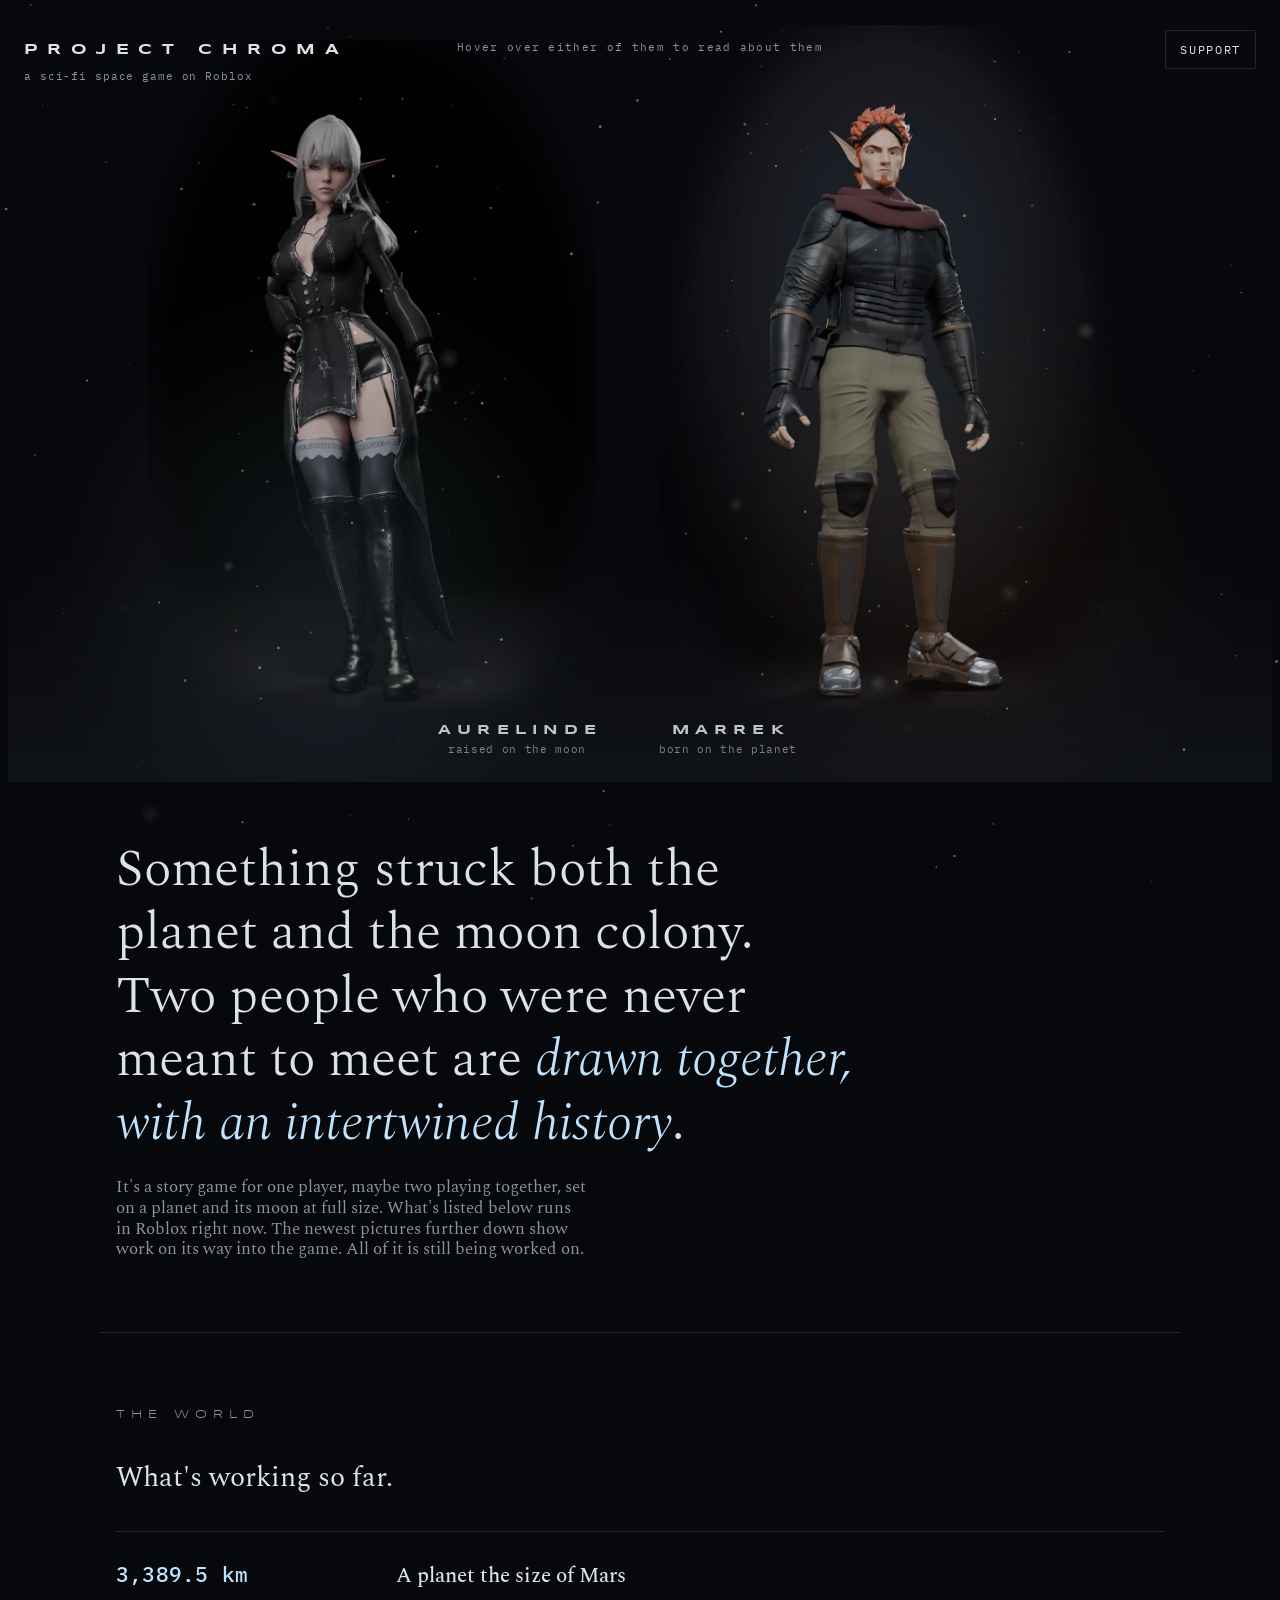
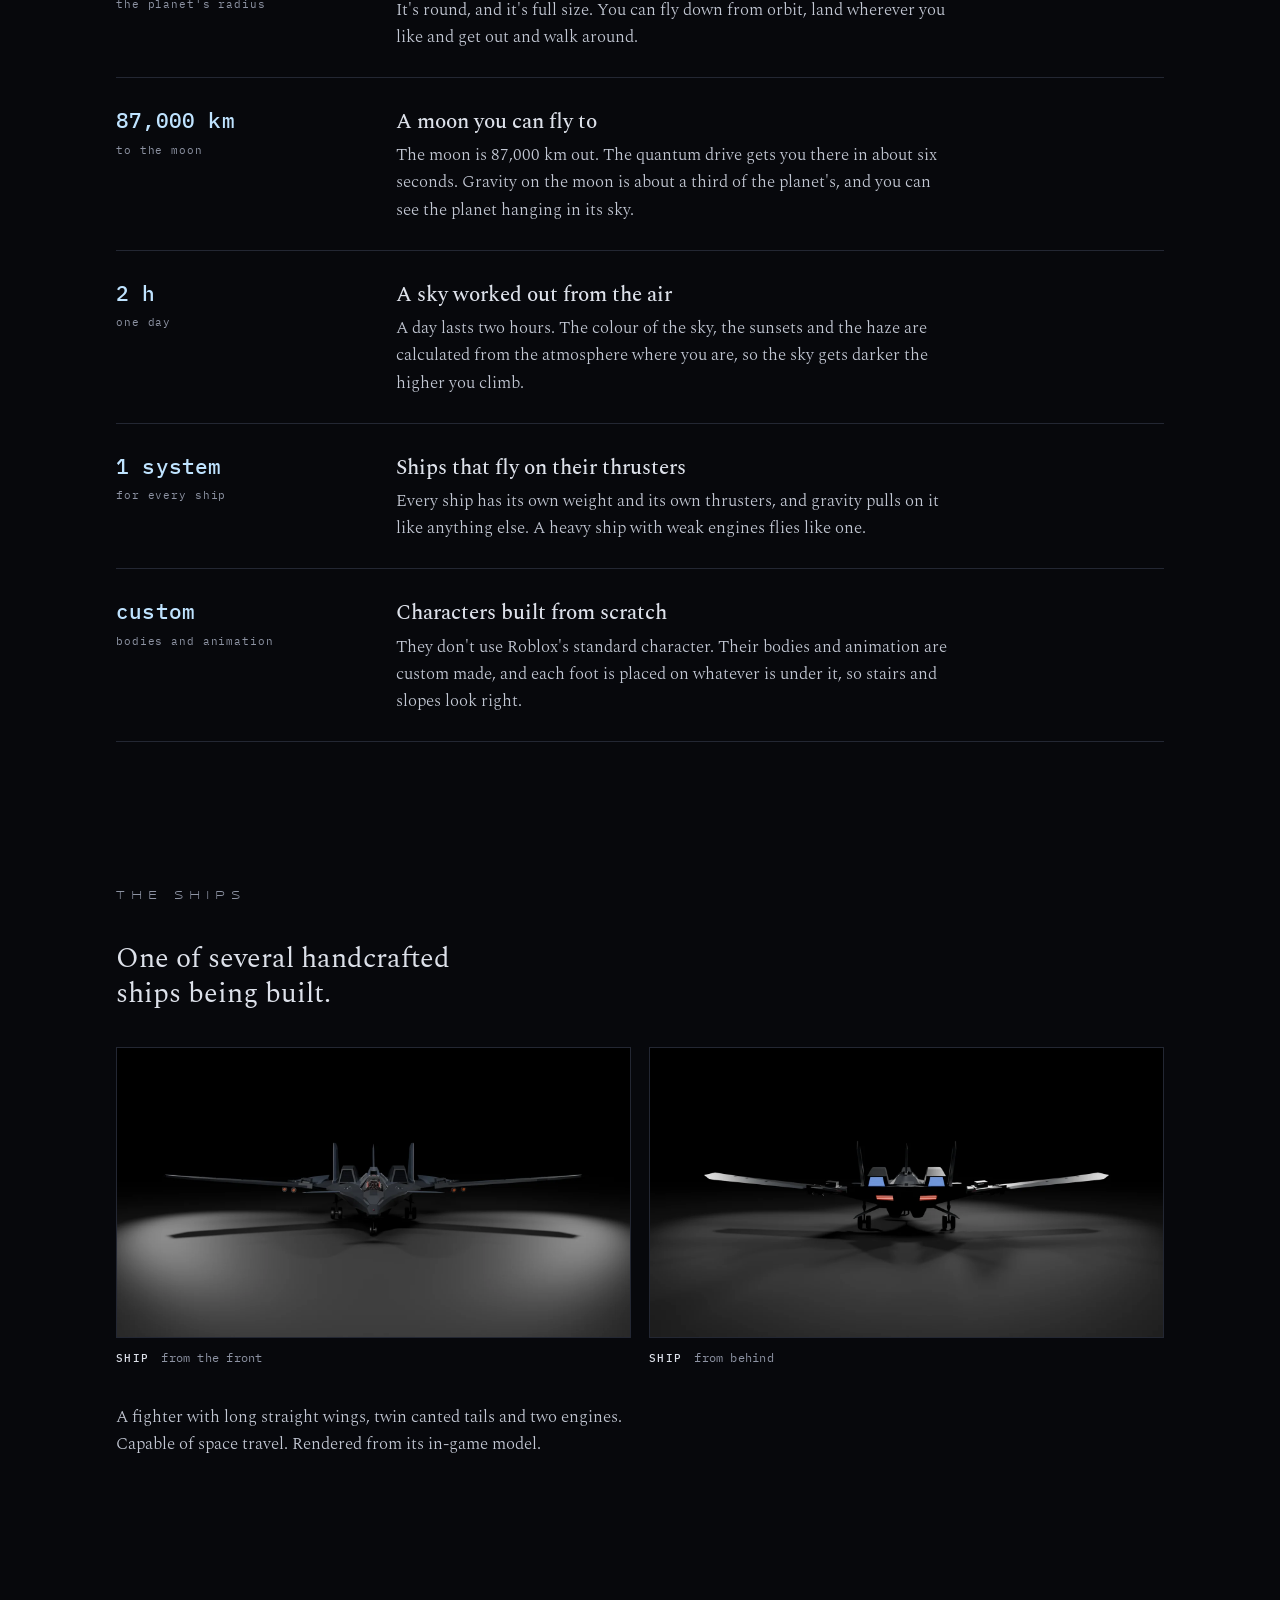
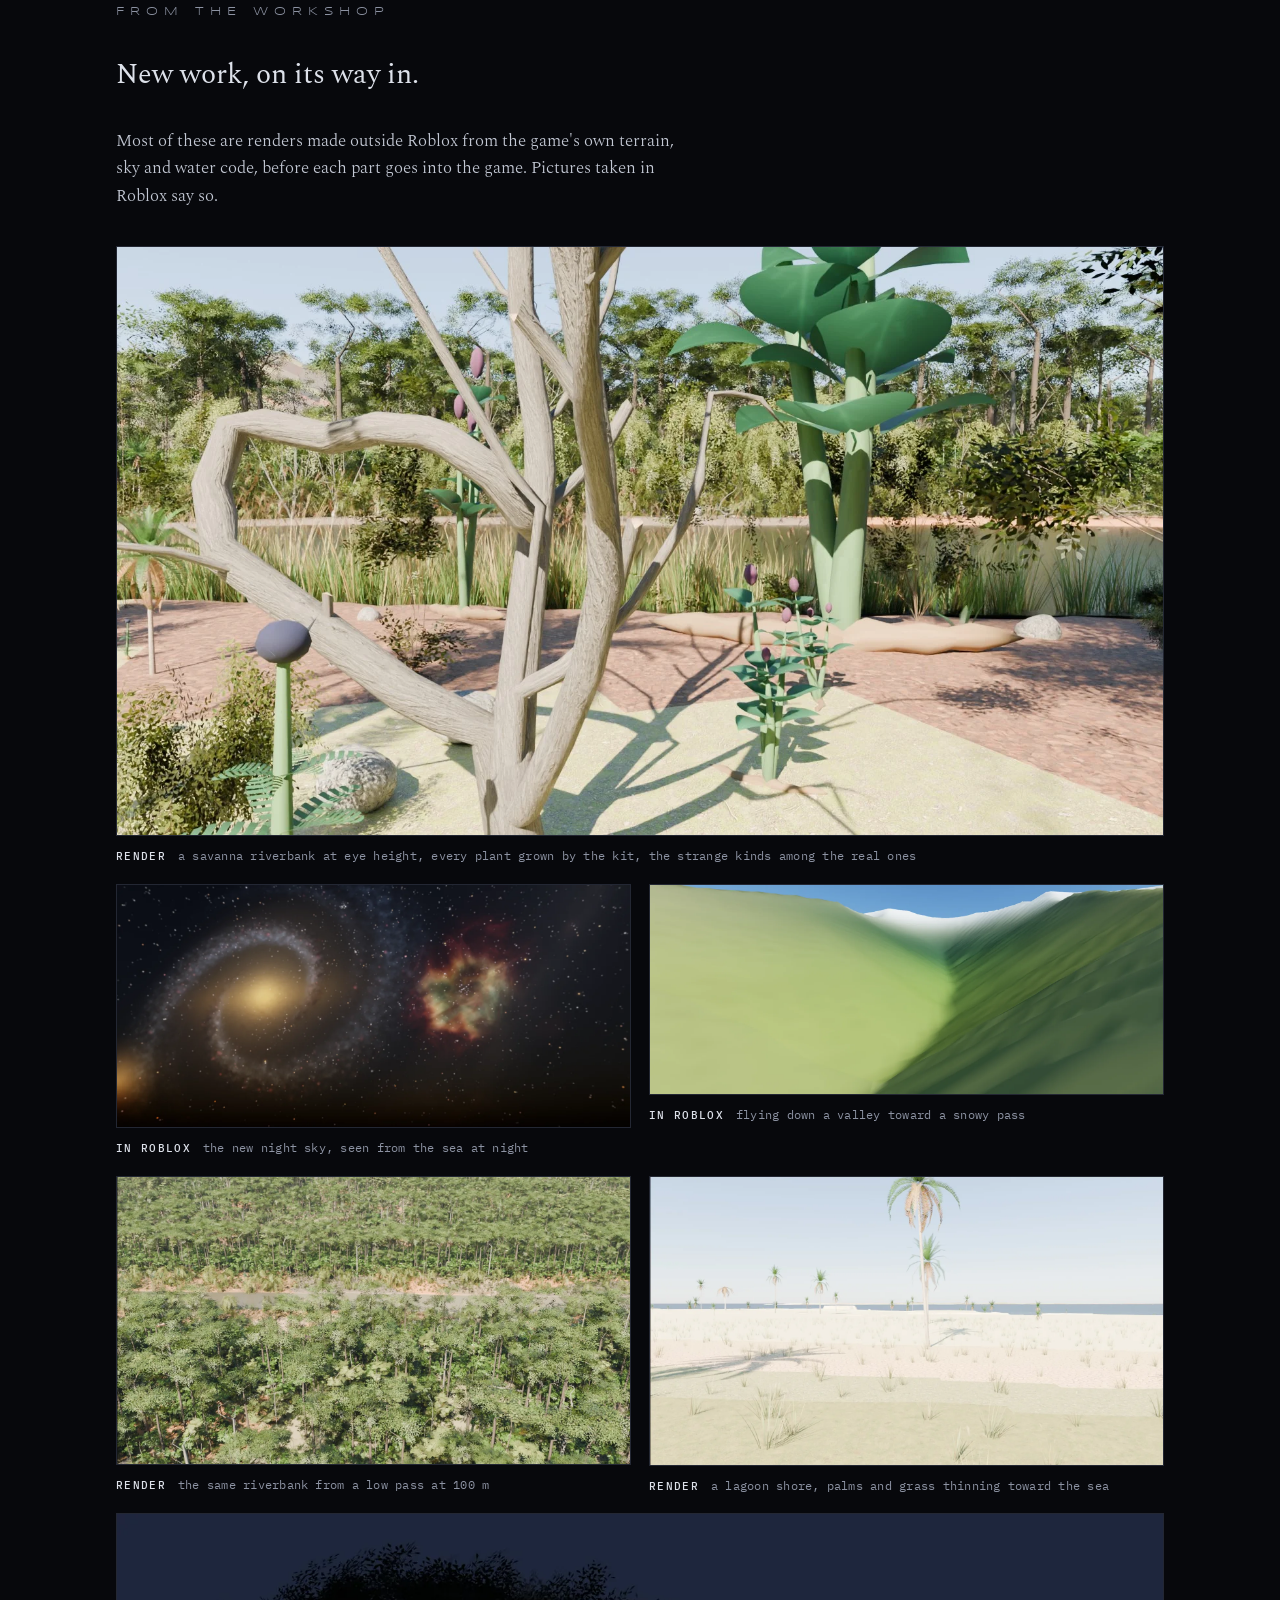
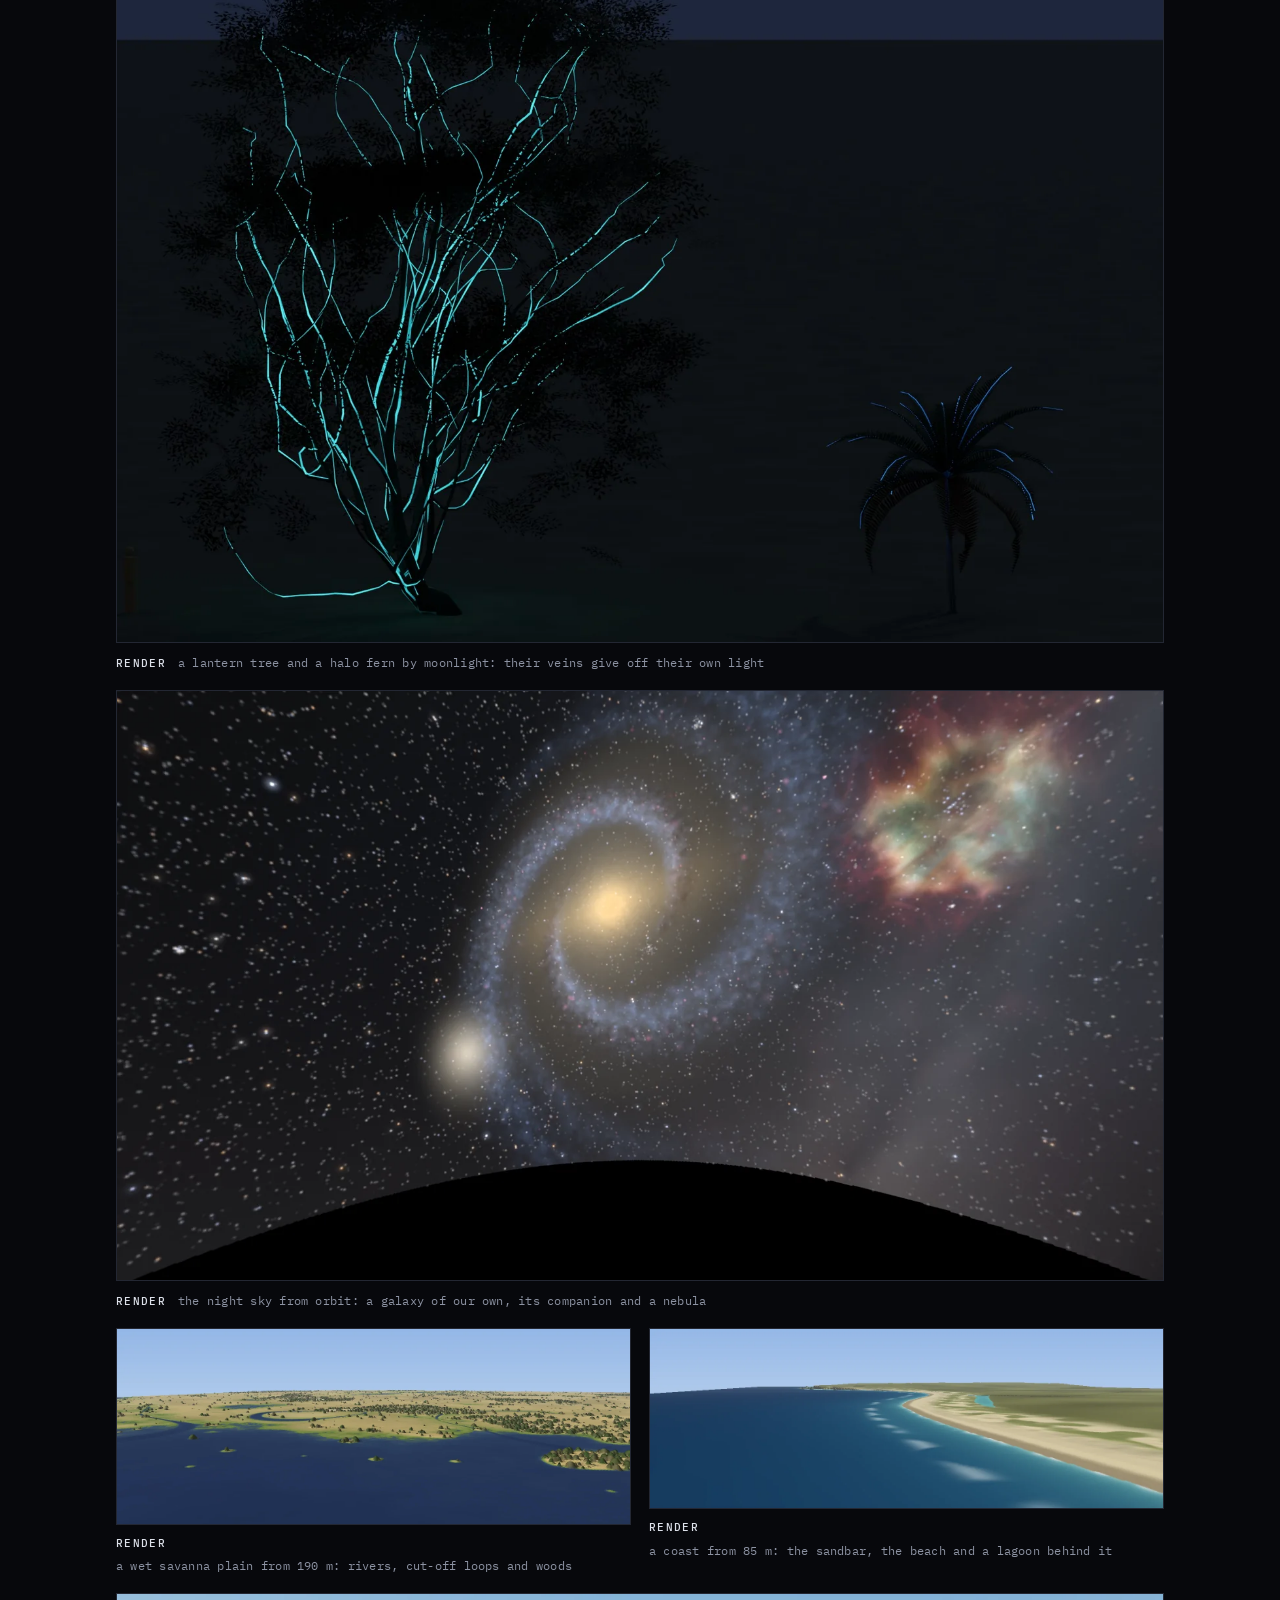
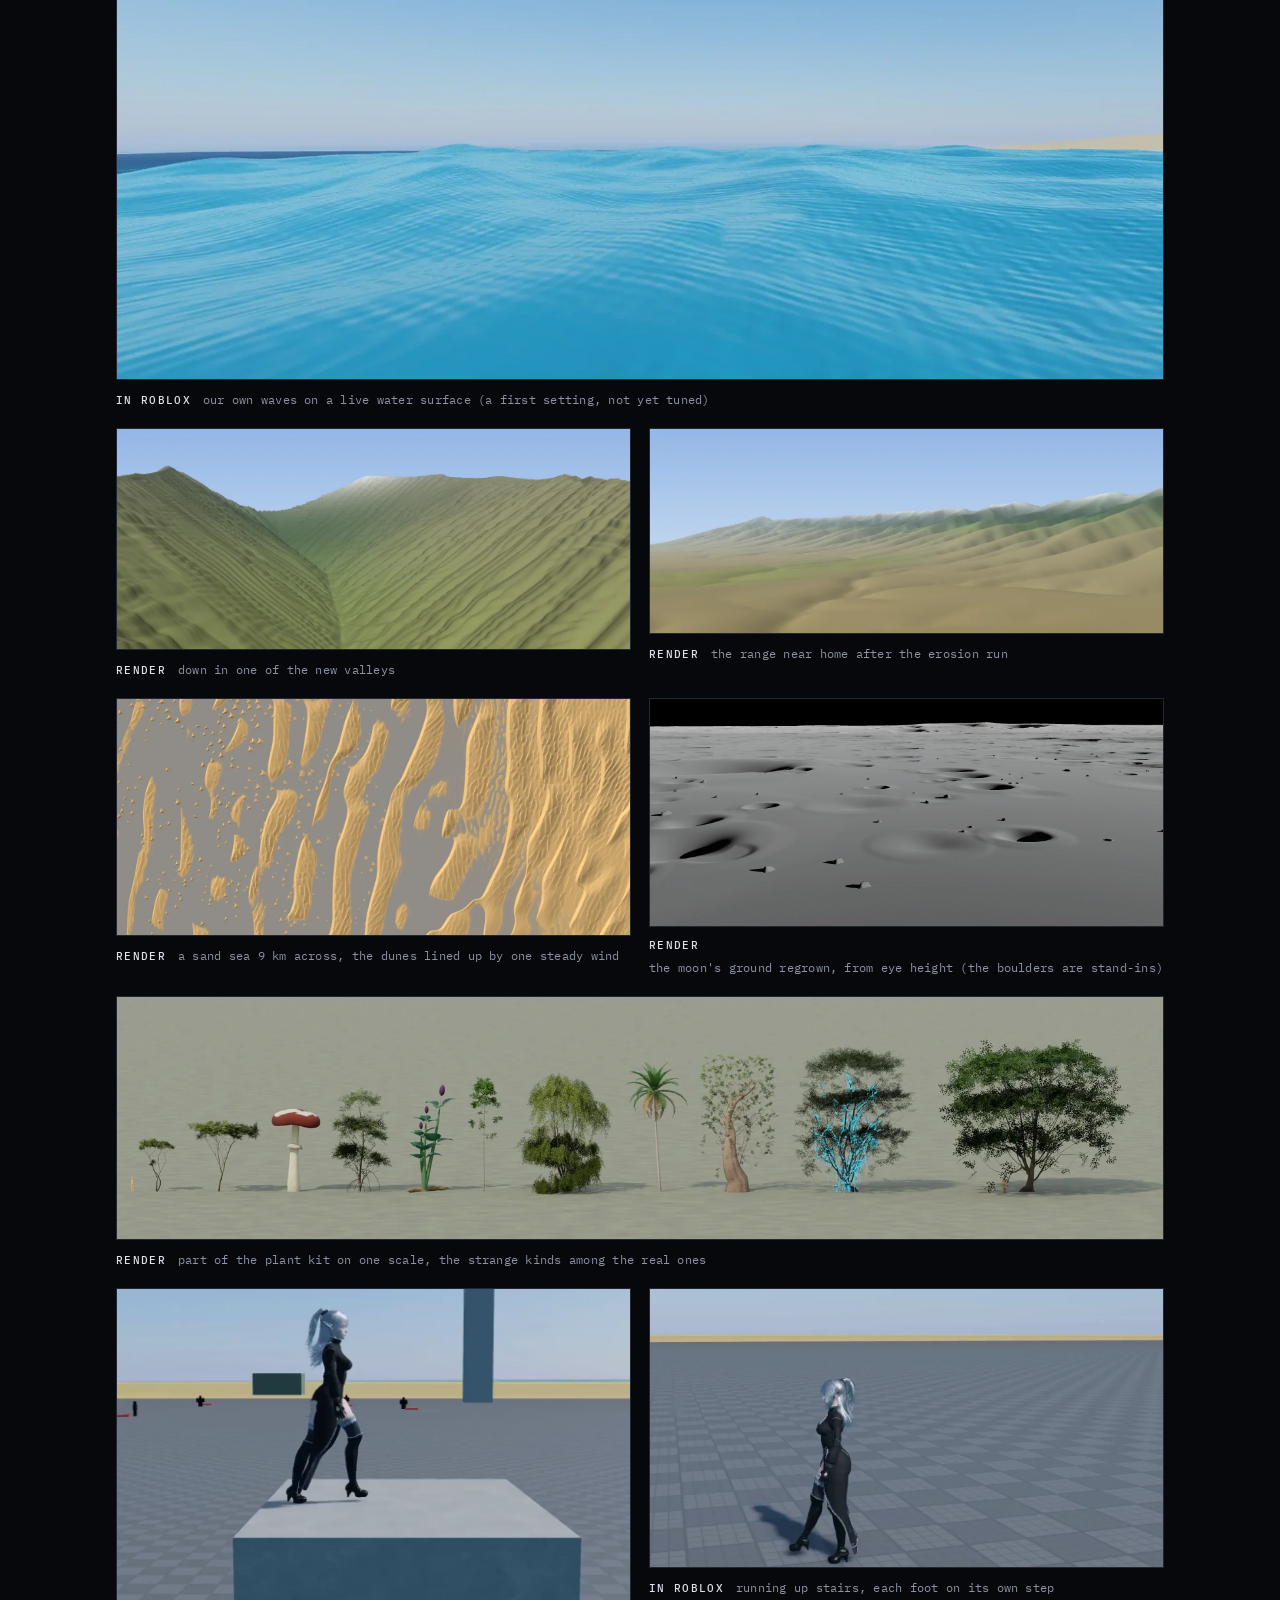
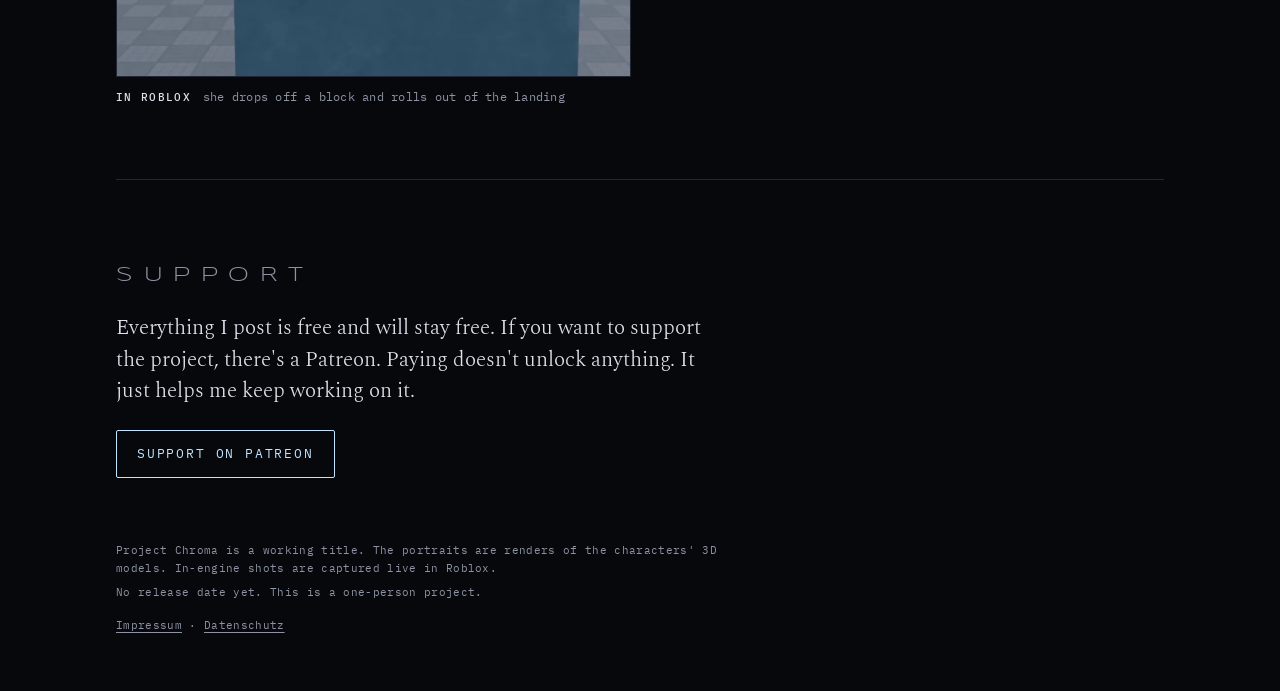
==== commit e79c0ed7: "site: 2026-11-15 11:35" ====
--- a/index.html
+++ b/index.html
@@ -387,7 +387,31 @@
       <p class="note" data-edit="work-note">Most of these are renders made outside Roblox from the game's own terrain, sky and water code, before each part goes into the game. Pictures taken in Roblox say so.</p>
       <div class="media">
         <figure class="wide">
-          <img data-edit-img="w-galaxy" src="assets/w_galaxy.webp?v=c028a6bfbc" alt="A spiral galaxy with a small bright companion and a red and green nebula, over the dark curve of the planet's night side" width="1600" height="900" loading="lazy">
+          <img data-edit-img="w-riverbank" src="assets/w_riverbank.webp?v=6d71698eeb" alt="At eye height on a sunny riverbank: a twisted pale tree, strange tall green plants with purple buds, reeds and a dense wood behind" width="1600" height="900" loading="lazy">
+          <figcaption><b>Render</b><span data-edit="cap-w-riverbank">a savanna riverbank at eye height, every plant grown by the kit, the strange kinds among the real ones</span></figcaption>
+        </figure>
+        <figure>
+          <img data-edit-img="w-sky-live" src="assets/w_sky_live.webp?v=04ccfab7b1" alt="The night sky over the sea: a golden spiral galaxy, a smaller glowing companion and a red and green nebula among the stars" width="1408" height="666" loading="lazy">
+          <figcaption><b>In Roblox</b><span data-edit="cap-w-sky-live">the new night sky, seen from the sea at night</span></figcaption>
+        </figure>
+        <figure>
+          <img data-edit-img="w-valley-live" src="assets/w_valley_live.webp?v=c41a57761c" alt="Flying low down a green valley between two smooth slopes, snow lying on the pass ahead" width="1600" height="653" loading="lazy">
+          <figcaption><b>In Roblox</b><span data-edit="cap-w-valley-live">flying down a valley toward a snowy pass</span></figcaption>
+        </figure>
+        <figure>
+          <img data-edit-img="w-riverair" src="assets/w_riverair.webp?v=33d5de2ec3" alt="A dense riverside wood from a low pass, the river running across the middle" width="1500" height="839" loading="lazy">
+          <figcaption><b>Render</b><span data-edit="cap-w-riverair">the same riverbank from a low pass at 100 m</span></figcaption>
+        </figure>
+        <figure>
+          <img data-edit-img="w-lagoon" src="assets/w_lagoon.webp?v=f855e9e6a4" alt="A pale sandy shore with palms and tufts of grass, the sea on the horizon" width="1500" height="841" loading="lazy">
+          <figcaption><b>Render</b><span data-edit="cap-w-lagoon">a lagoon shore, palms and grass thinning toward the sea</span></figcaption>
+        </figure>
+        <figure class="wide">
+          <img data-edit-img="w-glow" src="assets/w_glow.webp?v=d322184a20" alt="A broad tree at night with glowing cyan veins along its branches, beside a small fern edged in blue light" width="1600" height="1113" loading="lazy">
+          <figcaption><b>Render</b><span data-edit="cap-w-glow">a lantern tree and a halo fern by moonlight: their veins give off their own light</span></figcaption>
+        </figure>
+        <figure class="wide">
+          <img data-edit-img="w-galaxy" src="assets/w_galaxy.webp?v=5334d5dfbd" alt="A spiral galaxy with a small bright companion and a red and green nebula, over the dark curve of the planet's night side" width="1600" height="900" loading="lazy">
           <figcaption><b>Render</b><span data-edit="cap-w-galaxy">the night sky from orbit: a galaxy of our own, its companion and a nebula</span></figcaption>
         </figure>
         <figure>
